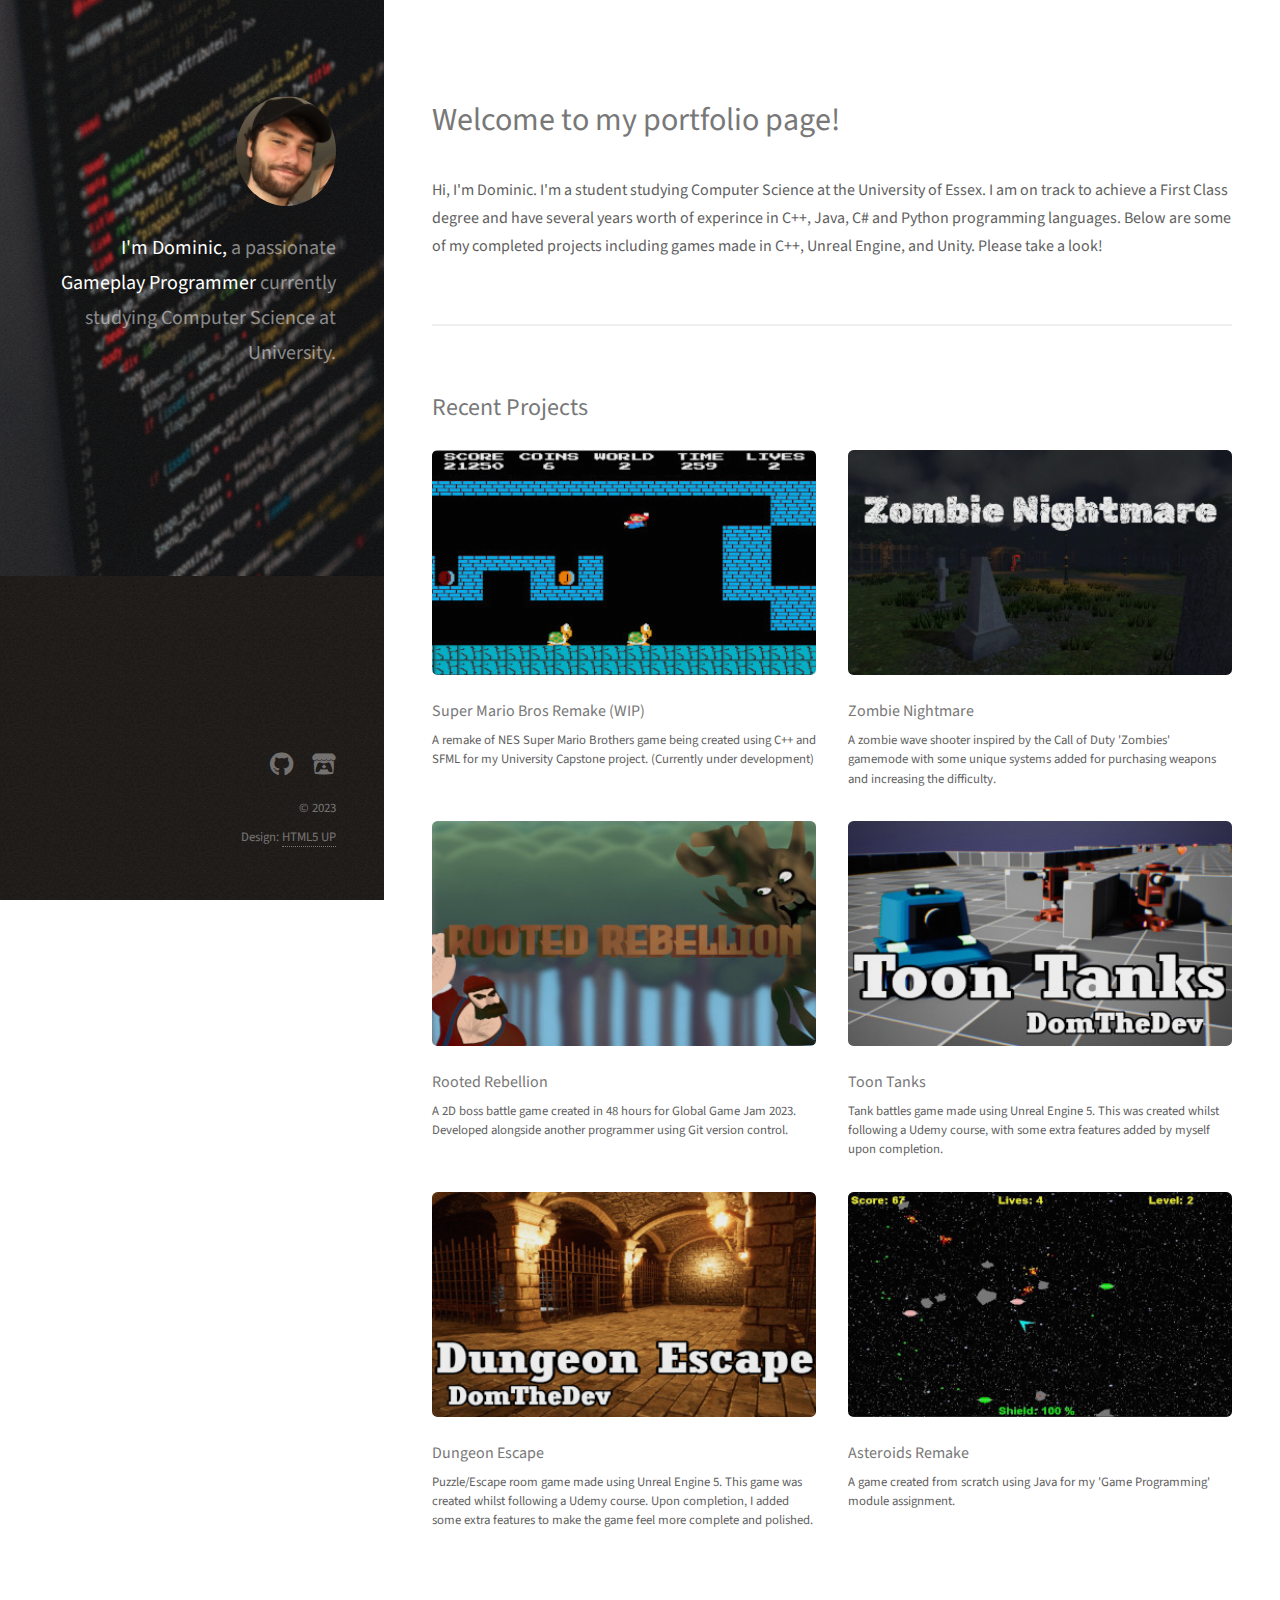
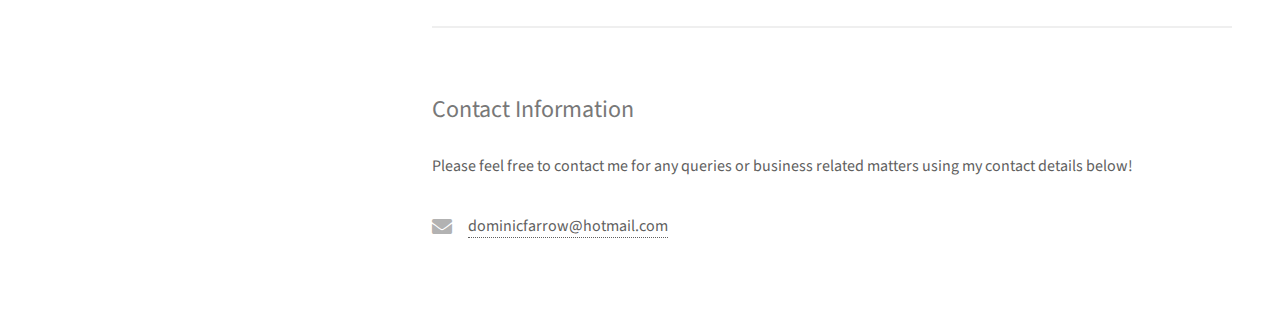
==== index.html @ 87838f8a "Uploaded website to repo" ====
<!DOCTYPE HTML>
<!--
	Strata by HTML5 UP
	html5up.net | @ajlkn
	Free for personal and commercial use under the CCA 3.0 license (html5up.net/license)
-->
<html>
	<head>
		<title>Dominic Farrow Portfolio</title>
		<meta charset="utf-8" />
		<meta name="viewport" content="width=device-width, initial-scale=1, user-scalable=no" />
		<link rel="stylesheet" href="assets/css/main.css" />
	</head>
	<body class="is-preload">

		<!-- Header -->
			<header id="header">
				<div class="inner">
					<a href="index.html" class="image avatar"><img src="images/avatar.jpg" alt="" /></a>
					<h1><strong>I'm Dominic,</strong> a passionate <strong>Gameplay Programmer</strong>
					currently studying Computer Science at University.
				    </h1>
				</div>
			</header>

		<!-- Main -->
			<div id="main">

				<!-- One -->
					<section id="one">
						<header class="major">
							<h2>Welcome to my portfolio page!</h2>
						</header>
						<p>Hi, I'm Dominic. I'm a student studying Computer Science at the University of Essex. I am on track to achieve a First Class degree and have several
                            years worth of experince in <bold>C++, Java, C#</bold> and <bold>Python</bold> programming languages. Below are some of my completed projects including games made in C++, Unreal Engine, and Unity.
                            Please take a look!
                        </p>
					</section>

				<!-- Two -->
					<section id="two">
						<h2>Recent Projects</h2>
						<div class="row">
							<article class="col-6 col-12-xsmall work-item">
								<a href="mario.html" class="image fit thumb"><img src="images/thumbs/01.jpg" alt="" /></a>
								<h3>Super Mario Bros Remake (WIP)</h3>
								<p>A remake of NES Super Mario Brothers game being created using C++ and SFML for my University Capstone project. (Currently under development)</p>
							</article>
							<article class="col-6 col-12-xsmall work-item">
								<a href="zombie_nightmare.html" class="image fit thumb"><img src="images/thumbs/02.jpg" alt="" /></a>
								<h3>Zombie Nightmare</h3>
								<p>A zombie wave shooter inspired by the Call of Duty 'Zombies' gamemode with some unique systems added for purchasing weapons and increasing the difficulty.</p>
							</article>
                            <article class="col-6 col-12-xsmall work-item">
								<a href="rooted_rebellion.html" class="image fit thumb"><img src="images/thumbs/06.jpg" alt="" /></a>
								<h3>Rooted Rebellion</h3>
								<p>A 2D boss battle game created in 48 hours for Global Game Jam 2023. Developed alongside another programmer using Git version control.</p>
							</article>
							<article class="col-6 col-12-xsmall work-item">
								<a href="toon_tanks.html" class="image fit thumb"><img src="images/thumbs/03.jpg" alt="" /></a>
								<h3>Toon Tanks</h3>
								<p>Tank battles game made using Unreal Engine 5. This was created whilst following a Udemy course, with some extra features added by myself upon completion.</p>
							</article>
							<article class="col-6 col-12-xsmall work-item">
								<a href="dungeon_escape.html" class="image fit thumb"><img src="images/thumbs/04.jpg" alt="" /></a>
								<h3>Dungeon Escape</h3>
								<p>Puzzle/Escape room game made using Unreal Engine 5. This game was created whilst following a Udemy course. Upon completion, I added some extra features to make the game feel more complete and polished.</p>
							</article>
							<article class="col-6 col-12-xsmall work-item">
								<a href="asteroids.html" class="image fit thumb"><img src="images/thumbs/05.jpg" alt="" /></a>
								<h3>Asteroids Remake</h3>
								<p>A game created from scratch using Java for my 'Game Programming' module assignment.</p>
							</article>
						</div>
					</section>

				<!-- Three -->
					<section id="three">
						<h2>Contact Information</h2>
						<p>Please feel free to contact me for any queries or business related matters using my contact details below!</p>
						<div class="row">
							<div class="col-4 col-12-small">
								<ul class="labeled-icons">
									<li>
										<h3 class="icon solid fa-envelope"><span class="label">Email</span></h3>
										<a href="mailto:dominicfarrow@hotmail.com">dominicfarrow@hotmail.com</a>
									</li>
								</ul>
							</div>
						</div>
					</section>
			</div>

		<!-- Footer -->
			<footer id="footer">
				<div class="inner">
					<ul class="icons">
						<li><a href="https://github.com/DomGameDev?tab=repositories" target="_blank" class="icon brands fa-github"><span class="label">Github</span></a></li>
						<li><a href="https://domthedev.itch.io/" target="_blank" class="icon brands fa-itch-io"><span class="label">Itch.io</span></a></li>
					</ul>
					<ul class="copyright">
						<li>&copy; 2023</li><li>Design: <a href="http://html5up.net">HTML5 UP</a></li>
					</ul>
				</div>
			</footer>

		<!-- Scripts -->
			<script src="assets/js/jquery.min.js"></script>
			<script src="assets/js/jquery.poptrox.min.js"></script>
			<script src="assets/js/browser.min.js"></script>
			<script src="assets/js/breakpoints.min.js"></script>
			<script src="assets/js/util.js"></script>
			<script src="assets/js/main.js"></script>

	</body>
</html>
---- assets/css/main.css ----
@import url("fontawesome-all.min.css");
@import url("https://fonts.googleapis.com/css?family=Source+Sans+Pro:400,400italic");

/*
	Strata by HTML5 UP
	html5up.net | @ajlkn
	Free for personal and commercial use under the CCA 3.0 license (html5up.net/license)
*/

html, body, div, span, applet, object,
iframe, h1, h2, h3, h4, h5, h6, p, blockquote,
pre, a, abbr, acronym, address, big, cite,
code, del, dfn, em, img, ins, kbd, q, s, samp,
small, strike, strong, sub, sup, tt, var, b,
u, i, center, dl, dt, dd, ol, ul, li, fieldset,
form, label, legend, table, caption, tbody,
tfoot, thead, tr, th, td, article, aside,
canvas, details, embed, figure, figcaption,
footer, header, hgroup, menu, nav, output, ruby,
section, summary, time, mark, audio, video {
	margin: 0;
	padding: 0;
	border: 0;
	font-size: 100%;
	font: inherit;
	vertical-align: baseline;}

article, aside, details, figcaption, figure,
footer, header, hgroup, menu, nav, section {
	display: block;}

body {
	line-height: 1;
}

ol, ul {
	list-style: none;
}

blockquote, q {
	quotes: none;
}

	blockquote:before, blockquote:after, q:before, q:after {
		content: '';
		content: none;
	}

table {
	border-collapse: collapse;
	border-spacing: 0;
}

body {
	-webkit-text-size-adjust: none;
}

mark {
	background-color: transparent;
	color: inherit;
}

input::-moz-focus-inner {
	border: 0;
	padding: 0;
}

input, select, textarea {
	-moz-appearance: none;
	-webkit-appearance: none;
	-ms-appearance: none;
	appearance: none;
}

/* Basic */

	html {
		box-sizing: border-box;
	}

	*, *:before, *:after {
		box-sizing: inherit;
	}

	body {
		background: #fff;
	}

		body.is-preload *, body.is-preload *:before, body.is-preload *:after {
			-moz-animation: none !important;
			-webkit-animation: none !important;
			-ms-animation: none !important;
			animation: none !important;
			-moz-transition: none !important;
			-webkit-transition: none !important;
			-ms-transition: none !important;
			transition: none !important;
		}

	body, input, select, textarea {
		color: #5f5f5f;
		font-family: "Source Sans Pro", Helvetica, sans-serif;
		font-size: 16pt;
		font-weight: 400;
		line-height: 1.75em;
	}

	a {
		-moz-transition: color 0.2s ease-in-out, border-color 0.2s ease-in-out;
		-webkit-transition: color 0.2s ease-in-out, border-color 0.2s ease-in-out;
		-ms-transition: color 0.2s ease-in-out, border-color 0.2s ease-in-out;
		transition: color 0.2s ease-in-out, border-color 0.2s ease-in-out;
		border-bottom: dotted 1px;
		color: #49bf9d;
		text-decoration: none;
	}

		a:hover {
			border-bottom-color: transparent;
			color: #49bf9d !important;
			text-decoration: none;
		}

	strong, b {
		color: #787878;
		font-weight: 400;
	}

	em, i {
		font-style: italic;
	}

	p {
		margin: 0 0 2em 0;
	}

	h1, h2, h3, h4, h5, h6 {
		color: #787878;
		font-weight: 400;
		line-height: 1em;
		margin: 0 0 1em 0;
	}

		h1 a, h2 a, h3 a, h4 a, h5 a, h6 a {
			color: inherit;
			text-decoration: none;
		}

	h1 {
		font-size: 2em;
		line-height: 1.5em;
	}

	h2 {
		font-size: 1.5em;
		line-height: 1.5em;
	}

	h3 {
		font-size: 1.25em;
		line-height: 1.5em;
	}

	h4 {
		font-size: 1.1em;
		line-height: 1.5em;
	}

	h5 {
		font-size: 0.9em;
		line-height: 1.5em;
	}

	h6 {
		font-size: 0.7em;
		line-height: 1.5em;
	}

	sub {
		font-size: 0.8em;
		position: relative;
		top: 0.5em;
	}

	sup {
		font-size: 0.8em;
		position: relative;
		top: -0.5em;
	}

	hr {
		border: 0;
		border-bottom: solid 2px #efefef;
		margin: 2em 0;
	}

		hr.major {
			margin: 3em 0;
		}

	blockquote {
		border-left: solid 6px #efefef;
		font-style: italic;
		margin: 0 0 2em 0;
		padding: 0.5em 0 0.5em 1.5em;
	}

	code {
		background: #f7f7f7;
		border-radius: 0.35em;
		border: solid 2px #efefef;
		font-family: "Courier New", monospace;
		font-size: 0.9em;
		margin: 0 0.25em;
		padding: 0.25em 0.65em;
	}

	pre {
		-webkit-overflow-scrolling: touch;
		font-family: "Courier New", monospace;
		font-size: 0.9em;
		margin: 0 0 2em 0;
	}

		pre code {
			display: block;
			line-height: 1.75em;
			padding: 1em 1.5em;
			overflow-x: auto;
		}

	.align-left {
		text-align: left;
	}

	.align-center {
		text-align: center;
	}

	.align-right {
		text-align: right;
	}

/* Container */

	.container {
		margin: 0 auto;
		max-width: calc(100% - 4em);
		width: 100%;
	}

		.container.xsmall {
			width: 25%;
		}

		.container.small {
			width: 50%;
		}

		.container.medium {
			width: 75%;
		}

		.container.large {
			width: 125%;
		}

		.container.xlarge {
			width: 150%;
		}

		.container.max {
			width: 100%;
		}

		@media screen and (max-width: 980px) {

			.container {
				width: 100% !important;
				max-width: 100% !important;
			}

		}

		@media screen and (max-width: 480px) {

			.container {
				max-width: calc(100% - 3em);
			}

		}

/* Row */

	.row {
		display: flex;
		flex-wrap: wrap;
		box-sizing: border-box;
		align-items: stretch;
	}

		.row > * {
			box-sizing: border-box;
		}

		.row.gtr-uniform > * > :last-child {
			margin-bottom: 0;
		}

		.row.aln-left {
			justify-content: flex-start;
		}

		.row.aln-center {
			justify-content: center;
		}

		.row.aln-right {
			justify-content: flex-end;
		}

		.row.aln-top {
			align-items: flex-start;
		}

		.row.aln-middle {
			align-items: center;
		}

		.row.aln-bottom {
			align-items: flex-end;
		}

		.row > .imp {
			order: -1;
		}

		.row > .col-1 {
			width: 8.33333%;
		}

		.row > .off-1 {
			margin-left: 8.33333%;
		}

		.row > .col-2 {
			width: 16.66667%;
		}

		.row > .off-2 {
			margin-left: 16.66667%;
		}

		.row > .col-3 {
			width: 25%;
		}

		.row > .off-3 {
			margin-left: 25%;
		}

		.row > .col-4 {
			width: 33.33333%;
		}

		.row > .off-4 {
			margin-left: 33.33333%;
		}

		.row > .col-5 {
			width: 41.66667%;
		}

		.row > .off-5 {
			margin-left: 41.66667%;
		}

		.row > .col-6 {
			width: 50%;
		}

		.row > .off-6 {
			margin-left: 50%;
		}

		.row > .col-7 {
			width: 58.33333%;
		}

		.row > .off-7 {
			margin-left: 58.33333%;
		}

		.row > .col-8 {
			width: 66.66667%;
		}

		.row > .off-8 {
			margin-left: 66.66667%;
		}

		.row > .col-9 {
			width: 75%;
		}

		.row > .off-9 {
			margin-left: 75%;
		}

		.row > .col-10 {
			width: 83.33333%;
		}

		.row > .off-10 {
			margin-left: 83.33333%;
		}

		.row > .col-11 {
			width: 91.66667%;
		}

		.row > .off-11 {
			margin-left: 91.66667%;
		}

		.row > .col-12 {
			width: 100%;
		}

		.row > .off-12 {
			margin-left: 100%;
		}

		.row.gtr-0 {
			margin-top: 0;
			margin-left: 0em;
		}

			.row.gtr-0 > * {
				padding: 0 0 0 0em;
			}

			.row.gtr-0.gtr-uniform {
				margin-top: 0em;
			}

				.row.gtr-0.gtr-uniform > * {
					padding-top: 0em;
				}

		.row.gtr-25 {
			margin-top: 0;
			margin-left: -0.625em;
		}

			.row.gtr-25 > * {
				padding: 0 0 0 0.625em;
			}

			.row.gtr-25.gtr-uniform {
				margin-top: -0.625em;
			}

				.row.gtr-25.gtr-uniform > * {
					padding-top: 0.625em;
				}

		.row.gtr-50 {
			margin-top: 0;
			margin-left: -1.25em;
		}

			.row.gtr-50 > * {
				padding: 0 0 0 1.25em;
			}

			.row.gtr-50.gtr-uniform {
				margin-top: -1.25em;
			}

				.row.gtr-50.gtr-uniform > * {
					padding-top: 1.25em;
				}

		.row {
			margin-top: 0;
			margin-left: -2.5em;
		}

			.row > * {
				padding: 0 0 0 2.5em;
			}

			.row.gtr-uniform {
				margin-top: -2.5em;
			}

				.row.gtr-uniform > * {
					padding-top: 2.5em;
				}

		.row.gtr-150 {
			margin-top: 0;
			margin-left: -3.75em;
		}

			.row.gtr-150 > * {
				padding: 0 0 0 3.75em;
			}

			.row.gtr-150.gtr-uniform {
				margin-top: -3.75em;
			}

				.row.gtr-150.gtr-uniform > * {
					padding-top: 3.75em;
				}

		.row.gtr-200 {
			margin-top: 0;
			margin-left: -5em;
		}

			.row.gtr-200 > * {
				padding: 0 0 0 5em;
			}

			.row.gtr-200.gtr-uniform {
				margin-top: -5em;
			}

				.row.gtr-200.gtr-uniform > * {
					padding-top: 5em;
				}

		@media screen and (max-width: 1800px) {

			.row {
				display: flex;
				flex-wrap: wrap;
				box-sizing: border-box;
				align-items: stretch;
			}

				.row > * {
					box-sizing: border-box;
				}

				.row.gtr-uniform > * > :last-child {
					margin-bottom: 0;
				}

				.row.aln-left {
					justify-content: flex-start;
				}

				.row.aln-center {
					justify-content: center;
				}

				.row.aln-right {
					justify-content: flex-end;
				}

				.row.aln-top {
					align-items: flex-start;
				}

				.row.aln-middle {
					align-items: center;
				}

				.row.aln-bottom {
					align-items: flex-end;
				}

				.row > .imp-xlarge {
					order: -1;
				}

				.row > .col-1-xlarge {
					width: 8.33333%;
				}

				.row > .off-1-xlarge {
					margin-left: 8.33333%;
				}

				.row > .col-2-xlarge {
					width: 16.66667%;
				}

				.row > .off-2-xlarge {
					margin-left: 16.66667%;
				}

				.row > .col-3-xlarge {
					width: 25%;
				}

				.row > .off-3-xlarge {
					margin-left: 25%;
				}

				.row > .col-4-xlarge {
					width: 33.33333%;
				}

				.row > .off-4-xlarge {
					margin-left: 33.33333%;
				}

				.row > .col-5-xlarge {
					width: 41.66667%;
				}

				.row > .off-5-xlarge {
					margin-left: 41.66667%;
				}

				.row > .col-6-xlarge {
					width: 50%;
				}

				.row > .off-6-xlarge {
					margin-left: 50%;
				}

				.row > .col-7-xlarge {
					width: 58.33333%;
				}

				.row > .off-7-xlarge {
					margin-left: 58.33333%;
				}

				.row > .col-8-xlarge {
					width: 66.66667%;
				}

				.row > .off-8-xlarge {
					margin-left: 66.66667%;
				}

				.row > .col-9-xlarge {
					width: 75%;
				}

				.row > .off-9-xlarge {
					margin-left: 75%;
				}

				.row > .col-10-xlarge {
					width: 83.33333%;
				}

				.row > .off-10-xlarge {
					margin-left: 83.33333%;
				}

				.row > .col-11-xlarge {
					width: 91.66667%;
				}

				.row > .off-11-xlarge {
					margin-left: 91.66667%;
				}

				.row > .col-12-xlarge {
					width: 100%;
				}

				.row > .off-12-xlarge {
					margin-left: 100%;
				}

				.row.gtr-0 {
					margin-top: 0;
					margin-left: 0em;
				}

					.row.gtr-0 > * {
						padding: 0 0 0 0em;
					}

					.row.gtr-0.gtr-uniform {
						margin-top: 0em;
					}

						.row.gtr-0.gtr-uniform > * {
							padding-top: 0em;
						}

				.row.gtr-25 {
					margin-top: 0;
					margin-left: -0.625em;
				}

					.row.gtr-25 > * {
						padding: 0 0 0 0.625em;
					}

					.row.gtr-25.gtr-uniform {
						margin-top: -0.625em;
					}

						.row.gtr-25.gtr-uniform > * {
							padding-top: 0.625em;
						}

				.row.gtr-50 {
					margin-top: 0;
					margin-left: -1.25em;
				}

					.row.gtr-50 > * {
						padding: 0 0 0 1.25em;
					}

					.row.gtr-50.gtr-uniform {
						margin-top: -1.25em;
					}

						.row.gtr-50.gtr-uniform > * {
							padding-top: 1.25em;
						}

				.row {
					margin-top: 0;
					margin-left: -2.5em;
				}

					.row > * {
						padding: 0 0 0 2.5em;
					}

					.row.gtr-uniform {
						margin-top: -2.5em;
					}

						.row.gtr-uniform > * {
							padding-top: 2.5em;
						}

				.row.gtr-150 {
					margin-top: 0;
					margin-left: -3.75em;
				}

					.row.gtr-150 > * {
						padding: 0 0 0 3.75em;
					}

					.row.gtr-150.gtr-uniform {
						margin-top: -3.75em;
					}

						.row.gtr-150.gtr-uniform > * {
							padding-top: 3.75em;
						}

				.row.gtr-200 {
					margin-top: 0;
					margin-left: -5em;
				}

					.row.gtr-200 > * {
						padding: 0 0 0 5em;
					}

					.row.gtr-200.gtr-uniform {
						margin-top: -5em;
					}

						.row.gtr-200.gtr-uniform > * {
							padding-top: 5em;
						}

		}

		@media screen and (max-width: 1280px) {

			.row {
				display: flex;
				flex-wrap: wrap;
				box-sizing: border-box;
				align-items: stretch;
			}

				.row > * {
					box-sizing: border-box;
				}

				.row.gtr-uniform > * > :last-child {
					margin-bottom: 0;
				}

				.row.aln-left {
					justify-content: flex-start;
				}

				.row.aln-center {
					justify-content: center;
				}

				.row.aln-right {
					justify-content: flex-end;
				}

				.row.aln-top {
					align-items: flex-start;
				}

				.row.aln-middle {
					align-items: center;
				}

				.row.aln-bottom {
					align-items: flex-end;
				}

				.row > .imp-large {
					order: -1;
				}

				.row > .col-1-large {
					width: 8.33333%;
				}

				.row > .off-1-large {
					margin-left: 8.33333%;
				}

				.row > .col-2-large {
					width: 16.66667%;
				}

				.row > .off-2-large {
					margin-left: 16.66667%;
				}

				.row > .col-3-large {
					width: 25%;
				}

				.row > .off-3-large {
					margin-left: 25%;
				}

				.row > .col-4-large {
					width: 33.33333%;
				}

				.row > .off-4-large {
					margin-left: 33.33333%;
				}

				.row > .col-5-large {
					width: 41.66667%;
				}

				.row > .off-5-large {
					margin-left: 41.66667%;
				}

				.row > .col-6-large {
					width: 50%;
				}

				.row > .off-6-large {
					margin-left: 50%;
				}

				.row > .col-7-large {
					width: 58.33333%;
				}

				.row > .off-7-large {
					margin-left: 58.33333%;
				}

				.row > .col-8-large {
					width: 66.66667%;
				}

				.row > .off-8-large {
					margin-left: 66.66667%;
				}

				.row > .col-9-large {
					width: 75%;
				}

				.row > .off-9-large {
					margin-left: 75%;
				}

				.row > .col-10-large {
					width: 83.33333%;
				}

				.row > .off-10-large {
					margin-left: 83.33333%;
				}

				.row > .col-11-large {
					width: 91.66667%;
				}

				.row > .off-11-large {
					margin-left: 91.66667%;
				}

				.row > .col-12-large {
					width: 100%;
				}

				.row > .off-12-large {
					margin-left: 100%;
				}

				.row.gtr-0 {
					margin-top: 0;
					margin-left: 0em;
				}

					.row.gtr-0 > * {
						padding: 0 0 0 0em;
					}

					.row.gtr-0.gtr-uniform {
						margin-top: 0em;
					}

						.row.gtr-0.gtr-uniform > * {
							padding-top: 0em;
						}

				.row.gtr-25 {
					margin-top: 0;
					margin-left: -0.5em;
				}

					.row.gtr-25 > * {
						padding: 0 0 0 0.5em;
					}

					.row.gtr-25.gtr-uniform {
						margin-top: -0.5em;
					}

						.row.gtr-25.gtr-uniform > * {
							padding-top: 0.5em;
						}

				.row.gtr-50 {
					margin-top: 0;
					margin-left: -1em;
				}

					.row.gtr-50 > * {
						padding: 0 0 0 1em;
					}

					.row.gtr-50.gtr-uniform {
						margin-top: -1em;
					}

						.row.gtr-50.gtr-uniform > * {
							padding-top: 1em;
						}

				.row {
					margin-top: 0;
					margin-left: -2em;
				}

					.row > * {
						padding: 0 0 0 2em;
					}

					.row.gtr-uniform {
						margin-top: -2em;
					}

						.row.gtr-uniform > * {
							padding-top: 2em;
						}

				.row.gtr-150 {
					margin-top: 0;
					margin-left: -3em;
				}

					.row.gtr-150 > * {
						padding: 0 0 0 3em;
					}

					.row.gtr-150.gtr-uniform {
						margin-top: -3em;
					}

						.row.gtr-150.gtr-uniform > * {
							padding-top: 3em;
						}

				.row.gtr-200 {
					margin-top: 0;
					margin-left: -4em;
				}

					.row.gtr-200 > * {
						padding: 0 0 0 4em;
					}

					.row.gtr-200.gtr-uniform {
						margin-top: -4em;
					}

						.row.gtr-200.gtr-uniform > * {
							padding-top: 4em;
						}

		}

		@media screen and (max-width: 980px) {

			.row {
				display: flex;
				flex-wrap: wrap;
				box-sizing: border-box;
				align-items: stretch;
			}

				.row > * {
					box-sizing: border-box;
				}

				.row.gtr-uniform > * > :last-child {
					margin-bottom: 0;
				}

				.row.aln-left {
					justify-content: flex-start;
				}

				.row.aln-center {
					justify-content: center;
				}

				.row.aln-right {
					justify-content: flex-end;
				}

				.row.aln-top {
					align-items: flex-start;
				}

				.row.aln-middle {
					align-items: center;
				}

				.row.aln-bottom {
					align-items: flex-end;
				}

				.row > .imp-medium {
					order: -1;
				}

				.row > .col-1-medium {
					width: 8.33333%;
				}

				.row > .off-1-medium {
					margin-left: 8.33333%;
				}

				.row > .col-2-medium {
					width: 16.66667%;
				}

				.row > .off-2-medium {
					margin-left: 16.66667%;
				}

				.row > .col-3-medium {
					width: 25%;
				}

				.row > .off-3-medium {
					margin-left: 25%;
				}

				.row > .col-4-medium {
					width: 33.33333%;
				}

				.row > .off-4-medium {
					margin-left: 33.33333%;
				}

				.row > .col-5-medium {
					width: 41.66667%;
				}

				.row > .off-5-medium {
					margin-left: 41.66667%;
				}

				.row > .col-6-medium {
					width: 50%;
				}

				.row > .off-6-medium {
					margin-left: 50%;
				}

				.row > .col-7-medium {
					width: 58.33333%;
				}

				.row > .off-7-medium {
					margin-left: 58.33333%;
				}

				.row > .col-8-medium {
					width: 66.66667%;
				}

				.row > .off-8-medium {
					margin-left: 66.66667%;
				}

				.row > .col-9-medium {
					width: 75%;
				}

				.row > .off-9-medium {
					margin-left: 75%;
				}

				.row > .col-10-medium {
					width: 83.33333%;
				}

				.row > .off-10-medium {
					margin-left: 83.33333%;
				}

				.row > .col-11-medium {
					width: 91.66667%;
				}

				.row > .off-11-medium {
					margin-left: 91.66667%;
				}

				.row > .col-12-medium {
					width: 100%;
				}

				.row > .off-12-medium {
					margin-left: 100%;
				}

				.row.gtr-0 {
					margin-top: 0;
					margin-left: 0em;
				}

					.row.gtr-0 > * {
						padding: 0 0 0 0em;
					}

					.row.gtr-0.gtr-uniform {
						margin-top: 0em;
					}

						.row.gtr-0.gtr-uniform > * {
							padding-top: 0em;
						}

				.row.gtr-25 {
					margin-top: 0;
					margin-left: -0.5em;
				}

					.row.gtr-25 > * {
						padding: 0 0 0 0.5em;
					}

					.row.gtr-25.gtr-uniform {
						margin-top: -0.5em;
					}

						.row.gtr-25.gtr-uniform > * {
							padding-top: 0.5em;
						}

				.row.gtr-50 {
					margin-top: 0;
					margin-left: -1em;
				}

					.row.gtr-50 > * {
						padding: 0 0 0 1em;
					}

					.row.gtr-50.gtr-uniform {
						margin-top: -1em;
					}

						.row.gtr-50.gtr-uniform > * {
							padding-top: 1em;
						}

				.row {
					margin-top: 0;
					margin-left: -2em;
				}

					.row > * {
						padding: 0 0 0 2em;
					}

					.row.gtr-uniform {
						margin-top: -2em;
					}

						.row.gtr-uniform > * {
							padding-top: 2em;
						}

				.row.gtr-150 {
					margin-top: 0;
					margin-left: -3em;
				}

					.row.gtr-150 > * {
						padding: 0 0 0 3em;
					}

					.row.gtr-150.gtr-uniform {
						margin-top: -3em;
					}

						.row.gtr-150.gtr-uniform > * {
							padding-top: 3em;
						}

				.row.gtr-200 {
					margin-top: 0;
					margin-left: -4em;
				}

					.row.gtr-200 > * {
						padding: 0 0 0 4em;
					}

					.row.gtr-200.gtr-uniform {
						margin-top: -4em;
					}

						.row.gtr-200.gtr-uniform > * {
							padding-top: 4em;
						}

		}

		@media screen and (max-width: 736px) {

			.row {
				display: flex;
				flex-wrap: wrap;
				box-sizing: border-box;
				align-items: stretch;
			}

				.row > * {
					box-sizing: border-box;
				}

				.row.gtr-uniform > * > :last-child {
					margin-bottom: 0;
				}

				.row.aln-left {
					justify-content: flex-start;
				}

				.row.aln-center {
					justify-content: center;
				}

				.row.aln-right {
					justify-content: flex-end;
				}

				.row.aln-top {
					align-items: flex-start;
				}

				.row.aln-middle {
					align-items: center;
				}

				.row.aln-bottom {
					align-items: flex-end;
				}

				.row > .imp-small {
					order: -1;
				}

				.row > .col-1-small {
					width: 8.33333%;
				}

				.row > .off-1-small {
					margin-left: 8.33333%;
				}

				.row > .col-2-small {
					width: 16.66667%;
				}

				.row > .off-2-small {
					margin-left: 16.66667%;
				}

				.row > .col-3-small {
					width: 25%;
				}

				.row > .off-3-small {
					margin-left: 25%;
				}

				.row > .col-4-small {
					width: 33.33333%;
				}

				.row > .off-4-small {
					margin-left: 33.33333%;
				}

				.row > .col-5-small {
					width: 41.66667%;
				}

				.row > .off-5-small {
					margin-left: 41.66667%;
				}

				.row > .col-6-small {
					width: 50%;
				}

				.row > .off-6-small {
					margin-left: 50%;
				}

				.row > .col-7-small {
					width: 58.33333%;
				}

				.row > .off-7-small {
					margin-left: 58.33333%;
				}

				.row > .col-8-small {
					width: 66.66667%;
				}

				.row > .off-8-small {
					margin-left: 66.66667%;
				}

				.row > .col-9-small {
					width: 75%;
				}

				.row > .off-9-small {
					margin-left: 75%;
				}

				.row > .col-10-small {
					width: 83.33333%;
				}

				.row > .off-10-small {
					margin-left: 83.33333%;
				}

				.row > .col-11-small {
					width: 91.66667%;
				}

				.row > .off-11-small {
					margin-left: 91.66667%;
				}

				.row > .col-12-small {
					width: 100%;
				}

				.row > .off-12-small {
					margin-left: 100%;
				}

				.row.gtr-0 {
					margin-top: 0;
					margin-left: 0em;
				}

					.row.gtr-0 > * {
						padding: 0 0 0 0em;
					}

					.row.gtr-0.gtr-uniform {
						margin-top: 0em;
					}

						.row.gtr-0.gtr-uniform > * {
							padding-top: 0em;
						}

				.row.gtr-25 {
					margin-top: 0;
					margin-left: -0.375em;
				}

					.row.gtr-25 > * {
						padding: 0 0 0 0.375em;
					}

					.row.gtr-25.gtr-uniform {
						margin-top: -0.375em;
					}

						.row.gtr-25.gtr-uniform > * {
							padding-top: 0.375em;
						}

				.row.gtr-50 {
					margin-top: 0;
					margin-left: -0.75em;
				}

					.row.gtr-50 > * {
						padding: 0 0 0 0.75em;
					}

					.row.gtr-50.gtr-uniform {
						margin-top: -0.75em;
					}

						.row.gtr-50.gtr-uniform > * {
							padding-top: 0.75em;
						}

				.row {
					margin-top: 0;
					margin-left: -1.5em;
				}

					.row > * {
						padding: 0 0 0 1.5em;
					}

					.row.gtr-uniform {
						margin-top: -1.5em;
					}

						.row.gtr-uniform > * {
							padding-top: 1.5em;
						}

				.row.gtr-150 {
					margin-top: 0;
					margin-left: -2.25em;
				}

					.row.gtr-150 > * {
						padding: 0 0 0 2.25em;
					}

					.row.gtr-150.gtr-uniform {
						margin-top: -2.25em;
					}

						.row.gtr-150.gtr-uniform > * {
							padding-top: 2.25em;
						}

				.row.gtr-200 {
					margin-top: 0;
					margin-left: -3em;
				}

					.row.gtr-200 > * {
						padding: 0 0 0 3em;
					}

					.row.gtr-200.gtr-uniform {
						margin-top: -3em;
					}

						.row.gtr-200.gtr-uniform > * {
							padding-top: 3em;
						}

		}

		@media screen and (max-width: 480px) {

			.row {
				display: flex;
				flex-wrap: wrap;
				box-sizing: border-box;
				align-items: stretch;
			}

				.row > * {
					box-sizing: border-box;
				}

				.row.gtr-uniform > * > :last-child {
					margin-bottom: 0;
				}

				.row.aln-left {
					justify-content: flex-start;
				}

				.row.aln-center {
					justify-content: center;
				}

				.row.aln-right {
					justify-content: flex-end;
				}

				.row.aln-top {
					align-items: flex-start;
				}

				.row.aln-middle {
					align-items: center;
				}

				.row.aln-bottom {
					align-items: flex-end;
				}

				.row > .imp-xsmall {
					order: -1;
				}

				.row > .col-1-xsmall {
					width: 8.33333%;
				}

				.row > .off-1-xsmall {
					margin-left: 8.33333%;
				}

				.row > .col-2-xsmall {
					width: 16.66667%;
				}

				.row > .off-2-xsmall {
					margin-left: 16.66667%;
				}

				.row > .col-3-xsmall {
					width: 25%;
				}

				.row > .off-3-xsmall {
					margin-left: 25%;
				}

				.row > .col-4-xsmall {
					width: 33.33333%;
				}

				.row > .off-4-xsmall {
					margin-left: 33.33333%;
				}

				.row > .col-5-xsmall {
					width: 41.66667%;
				}

				.row > .off-5-xsmall {
					margin-left: 41.66667%;
				}

				.row > .col-6-xsmall {
					width: 50%;
				}

				.row > .off-6-xsmall {
					margin-left: 50%;
				}

				.row > .col-7-xsmall {
					width: 58.33333%;
				}

				.row > .off-7-xsmall {
					margin-left: 58.33333%;
				}

				.row > .col-8-xsmall {
					width: 66.66667%;
				}

				.row > .off-8-xsmall {
					margin-left: 66.66667%;
				}

				.row > .col-9-xsmall {
					width: 75%;
				}

				.row > .off-9-xsmall {
					margin-left: 75%;
				}

				.row > .col-10-xsmall {
					width: 83.33333%;
				}

				.row > .off-10-xsmall {
					margin-left: 83.33333%;
				}

				.row > .col-11-xsmall {
					width: 91.66667%;
				}

				.row > .off-11-xsmall {
					margin-left: 91.66667%;
				}

				.row > .col-12-xsmall {
					width: 100%;
				}

				.row > .off-12-xsmall {
					margin-left: 100%;
				}

				.row.gtr-0 {
					margin-top: 0;
					margin-left: 0em;
				}

					.row.gtr-0 > * {
						padding: 0 0 0 0em;
					}

					.row.gtr-0.gtr-uniform {
						margin-top: 0em;
					}

						.row.gtr-0.gtr-uniform > * {
							padding-top: 0em;
						}

				.row.gtr-25 {
					margin-top: 0;
					margin-left: -0.375em;
				}

					.row.gtr-25 > * {
						padding: 0 0 0 0.375em;
					}

					.row.gtr-25.gtr-uniform {
						margin-top: -0.375em;
					}

						.row.gtr-25.gtr-uniform > * {
							padding-top: 0.375em;
						}

				.row.gtr-50 {
					margin-top: 0;
					margin-left: -0.75em;
				}

					.row.gtr-50 > * {
						padding: 0 0 0 0.75em;
					}

					.row.gtr-50.gtr-uniform {
						margin-top: -0.75em;
					}

						.row.gtr-50.gtr-uniform > * {
							padding-top: 0.75em;
						}

				.row {
					margin-top: 0;
					margin-left: -1.5em;
				}

					.row > * {
						padding: 0 0 0 1.5em;
					}

					.row.gtr-uniform {
						margin-top: -1.5em;
					}

						.row.gtr-uniform > * {
							padding-top: 1.5em;
						}

				.row.gtr-150 {
					margin-top: 0;
					margin-left: -2.25em;
				}

					.row.gtr-150 > * {
						padding: 0 0 0 2.25em;
					}

					.row.gtr-150.gtr-uniform {
						margin-top: -2.25em;
					}

						.row.gtr-150.gtr-uniform > * {
							padding-top: 2.25em;
						}

				.row.gtr-200 {
					margin-top: 0;
					margin-left: -3em;
				}

					.row.gtr-200 > * {
						padding: 0 0 0 3em;
					}

					.row.gtr-200.gtr-uniform {
						margin-top: -3em;
					}

						.row.gtr-200.gtr-uniform > * {
							padding-top: 3em;
						}

		}

/* Section/Article */

	section.special, article.special {
		text-align: center;
	}

	header p {
		color: #b2b2b2;
		position: relative;
		margin: 0 0 1.5em 0;
	}

	header h2 + p {
		font-size: 1.25em;
		margin-top: -1em;
		line-height: 1.5em;
	}

	header h3 + p {
		font-size: 1.1em;
		margin-top: -0.8em;
		line-height: 1.5em;
	}

	header h4 + p,
	header h5 + p,
	header h6 + p {
		font-size: 0.9em;
		margin-top: -0.6em;
		line-height: 1.5em;
	}

	header.major h2 {
		font-size: 2em;
	}

/* Form */

	form {
		margin: 0 0 2em 0;
	}

	label {
		color: #787878;
		display: block;
		font-size: 0.9em;
		font-weight: 400;
		margin: 0 0 1em 0;
	}

	input[type="text"],
	input[type="password"],
	input[type="email"],
	select,
	textarea {
		-moz-appearance: none;
		-webkit-appearance: none;
		-ms-appearance: none;
		appearance: none;
		background: #f7f7f7;
		border-radius: 0.35em;
		border: solid 2px transparent;
		color: inherit;
		display: block;
		outline: 0;
		padding: 0 0.75em;
		text-decoration: none;
		width: 100%;
	}

		input[type="text"]:invalid,
		input[type="password"]:invalid,
		input[type="email"]:invalid,
		select:invalid,
		textarea:invalid {
			box-shadow: none;
		}

		input[type="text"]:focus,
		input[type="password"]:focus,
		input[type="email"]:focus,
		select:focus,
		textarea:focus {
			border-color: #49bf9d;
		}

	select {
		background-image: url("data:image/svg+xml;charset=utf8,%3Csvg xmlns='http://www.w3.org/2000/svg' width='40' height='40' preserveAspectRatio='none' viewBox='0 0 40 40'%3E%3Cpath d='M9.4,12.3l10.4,10.4l10.4-10.4c0.2-0.2,0.5-0.4,0.9-0.4c0.3,0,0.6,0.1,0.9,0.4l3.3,3.3c0.2,0.2,0.4,0.5,0.4,0.9 c0,0.4-0.1,0.6-0.4,0.9L20.7,31.9c-0.2,0.2-0.5,0.4-0.9,0.4c-0.3,0-0.6-0.1-0.9-0.4L4.3,17.3c-0.2-0.2-0.4-0.5-0.4-0.9 c0-0.4,0.1-0.6,0.4-0.9l3.3-3.3c0.2-0.2,0.5-0.4,0.9-0.4S9.1,12.1,9.4,12.3z' fill='%23dfdfdf' /%3E%3C/svg%3E");
		background-size: 1.25rem;
		background-repeat: no-repeat;
		background-position: calc(100% - 1rem) center;
		height: 2.75em;
		padding-right: 2.75em;
		text-overflow: ellipsis;
	}

		select option {
			color: #787878;
			background: #fff;
		}

		select:focus::-ms-value {
			background-color: transparent;
		}

		select::-ms-expand {
			display: none;
		}

	input[type="text"],
	input[type="password"],
	input[type="email"],
	select {
		height: 2.75em;
	}

	textarea {
		padding: 0.75em;
	}

	input[type="checkbox"],
	input[type="radio"] {
		-moz-appearance: none;
		-webkit-appearance: none;
		-ms-appearance: none;
		appearance: none;
		display: block;
		float: left;
		margin-right: -2em;
		opacity: 0;
		width: 1em;
		z-index: -1;
	}

		input[type="checkbox"] + label,
		input[type="radio"] + label {
			text-decoration: none;
			color: #a2a2a2;
			cursor: pointer;
			display: inline-block;
			font-size: 1em;
			font-weight: 400;
			padding-left: 2.4em;
			padding-right: 0.75em;
			position: relative;
		}

			input[type="checkbox"] + label:before,
			input[type="radio"] + label:before {
				-moz-osx-font-smoothing: grayscale;
				-webkit-font-smoothing: antialiased;
				display: inline-block;
				font-style: normal;
				font-variant: normal;
				text-rendering: auto;
				line-height: 1;
				text-transform: none !important;
				font-family: 'Font Awesome 5 Free';
				font-weight: 900;
			}

			input[type="checkbox"] + label:before,
			input[type="radio"] + label:before {
				background: #f7f7f7;
				border-radius: 0.35em;
				border: solid 2px transparent;
				content: '';
				display: inline-block;
				font-size: 0.8em;
				height: 2.0625em;
				left: 0;
				line-height: 1.85625em;
				position: absolute;
				text-align: center;
				top: 0;
				width: 2.0625em;
			}

		input[type="checkbox"]:checked + label:before,
		input[type="radio"]:checked + label:before {
			background: #787878;
			border-color: #787878;
			color: #fff;
			content: '\f00c';
		}

		input[type="checkbox"]:focus + label:before,
		input[type="radio"]:focus + label:before {
			border-color: #49bf9d;
		}

	input[type="checkbox"] + label:before {
		border-radius: 0.35em;
	}

	input[type="radio"] + label:before {
		border-radius: 100%;
	}

	::-webkit-input-placeholder {
		color: #b2b2b2 !important;
		opacity: 1.0;
	}

	:-moz-placeholder {
		color: #b2b2b2 !important;
		opacity: 1.0;
	}

	::-moz-placeholder {
		color: #b2b2b2 !important;
		opacity: 1.0;
	}

	:-ms-input-placeholder {
		color: #b2b2b2 !important;
		opacity: 1.0;
	}

/* Box */

	.box {
		border-radius: 0.35em;
		border: solid 2px #efefef;
		margin-bottom: 2em;
		padding: 1.5em;
	}

		.box > :last-child,
		.box > :last-child > :last-child,
		.box > :last-child > :last-child > :last-child {
			margin-bottom: 0;
		}

		.box.alt {
			border: 0;
			border-radius: 0;
			padding: 0;
		}

/* Icon */

	.icon {
		text-decoration: none;
		border-bottom: none;
		position: relative;
	}

		.icon:before {
			-moz-osx-font-smoothing: grayscale;
			-webkit-font-smoothing: antialiased;
			display: inline-block;
			font-style: normal;
			font-variant: normal;
			text-rendering: auto;
			line-height: 1;
			text-transform: none !important;
			font-family: 'Font Awesome 5 Free';
			font-weight: 400;
		}

		.icon > .label {
			display: none;
		}

		.icon:before {
			line-height: inherit;
		}

		.icon.solid:before {
			font-weight: 900;
		}

		.icon.brands:before {
			font-family: 'Font Awesome 5 Brands';
		}

/* Image */

	.image {
		border-radius: 0.35em;
		border: 0;
		display: inline-block;
		position: relative;
	}

		.image:before {
			-moz-transition: opacity 0.2s ease-in-out;
			-webkit-transition: opacity 0.2s ease-in-out;
			-ms-transition: opacity 0.2s ease-in-out;
			transition: opacity 0.2s ease-in-out;
			background: url("images/overlay.png");
			border-radius: 0.35em;
			content: '';
			display: block;
			height: 100%;
			left: 0;
			opacity: 0.2;
			position: absolute;
			top: 0;
			width: 100%;
		}

		.image.thumb {
			text-align: center;
		}

			.image.thumb:after {
				-moz-transition: opacity 0.2s ease-in-out;
				-webkit-transition: opacity 0.2s ease-in-out;
				-ms-transition: opacity 0.2s ease-in-out;
				transition: opacity 0.2s ease-in-out;
				border-radius: 0.35em;
				border: solid 3px rgba(255, 255, 255, 0.5);
				color: #fff;
				content: 'View';
				display: inline-block;
				font-size: 0.8em;
				font-weight: 400;
				left: 50%;
				line-height: 2.25em;
				margin: -1.25em 0 0 -3em;
				opacity: 0;
				padding: 0 1.5em;
				position: absolute;
				text-align: center;
				text-decoration: none;
				top: 50%;
				white-space: nowrap;
			}

			.image.thumb:hover:after {
				opacity: 1.0;
			}

			.image.thumb:hover:before {
				background: url("images/overlay.png"), url("images/overlay.png");
				opacity: 1.0;
			}

		.image img {
			border-radius: 0.35em;
			display: block;
		}

		.image.left {
			float: left;
			margin: 0 1.5em 1em 0;
			top: 0.25em;
		}

		.image.right {
			float: right;
			margin: 0 0 1em 1.5em;
			top: 0.25em;
		}

		.image.left, .image.right {
			max-width: 40%;
		}

			.image.left img, .image.right img {
				width: 100%;
			}

		.image.fit {
			display: block;
			margin: 0 0 2em 0;
			width: 100%;
		}

			.image.fit img {
				width: 100%;
			}

		.image.avatar {
			border-radius: 100%;
		}

			.image.avatar:before {
				display: none;
			}

			.image.avatar img {
				border-radius: 100%;
				width: 100%;
			}

/* List */

	ol {
		list-style: decimal;
		margin: 0 0 2em 0;
		padding-left: 1.25em;
	}

		ol li {
			padding-left: 0.25em;
		}

	ul {
		list-style: disc;
		margin: 0 0 2em 0;
		padding-left: 1em;
	}

		ul li {
			padding-left: 0.5em;
		}

		ul.alt {
			list-style: none;
			padding-left: 0;
		}

			ul.alt li {
				border-top: solid 2px #efefef;
				padding: 0.5em 0;
			}

				ul.alt li:first-child {
					border-top: 0;
					padding-top: 0;
				}

	dl {
		margin: 0 0 2em 0;
	}

/* Icons */

	ul.icons {
		cursor: default;
		list-style: none;
		padding-left: 0;
	}

		ul.icons li {
			display: inline-block;
			padding: 0 1em 0 0;
		}

			ul.icons li:last-child {
				padding-right: 0;
			}

			ul.icons li .icon:before {
				font-size: 1.5em;
			}

/* Labeled Icons */

	ul.labeled-icons {
		list-style: none;
		padding: 0;
	}

		ul.labeled-icons li {
			line-height: 1.75em;
			margin: 1.5em 0 0 0;
			padding-left: 2.25em;
			position: relative;
		}

			ul.labeled-icons li:first-child {
				margin-top: 0;
			}

			ul.labeled-icons li a {
				color: inherit;
			}

			ul.labeled-icons li h3 {
				color: #b2b2b2;
				left: 0;
				position: absolute;
				text-align: center;
				top: 0;
				width: 1em;
			}

/* Actions */

	ul.actions {
		display: -moz-flex;
		display: -webkit-flex;
		display: -ms-flex;
		display: flex;
		cursor: default;
		list-style: none;
		margin-left: -1em;
		padding-left: 0;
	}

		ul.actions li {
			padding: 0 0 0 1em;
			vertical-align: middle;
		}

		ul.actions.special {
			-moz-justify-content: center;
			-webkit-justify-content: center;
			-ms-justify-content: center;
			justify-content: center;
			width: 100%;
			margin-left: 0;
		}

			ul.actions.special li:first-child {
				padding-left: 0;
			}

		ul.actions.stacked {
			-moz-flex-direction: column;
			-webkit-flex-direction: column;
			-ms-flex-direction: column;
			flex-direction: column;
			margin-left: 0;
		}

			ul.actions.stacked li {
				padding: 1.3em 0 0 0;
			}

				ul.actions.stacked li:first-child {
					padding-top: 0;
				}

		ul.actions.fit {
			width: calc(100% + 1em);
		}

			ul.actions.fit li {
				-moz-flex-grow: 1;
				-webkit-flex-grow: 1;
				-ms-flex-grow: 1;
				flex-grow: 1;
				-moz-flex-shrink: 1;
				-webkit-flex-shrink: 1;
				-ms-flex-shrink: 1;
				flex-shrink: 1;
				width: 100%;
			}

				ul.actions.fit li > * {
					width: 100%;
				}

			ul.actions.fit.stacked {
				width: 100%;
			}

		@media screen and (max-width: 480px) {

			ul.actions:not(.fixed) {
				-moz-flex-direction: column;
				-webkit-flex-direction: column;
				-ms-flex-direction: column;
				flex-direction: column;
				margin-left: 0;
				width: 100% !important;
			}

				ul.actions:not(.fixed) li {
					-moz-flex-grow: 1;
					-webkit-flex-grow: 1;
					-ms-flex-grow: 1;
					flex-grow: 1;
					-moz-flex-shrink: 1;
					-webkit-flex-shrink: 1;
					-ms-flex-shrink: 1;
					flex-shrink: 1;
					padding: 1em 0 0 0;
					text-align: center;
					width: 100%;
				}

					ul.actions:not(.fixed) li > * {
						width: 100%;
					}

					ul.actions:not(.fixed) li:first-child {
						padding-top: 0;
					}

					ul.actions:not(.fixed) li input[type="submit"],
					ul.actions:not(.fixed) li input[type="reset"],
					ul.actions:not(.fixed) li input[type="button"],
					ul.actions:not(.fixed) li button,
					ul.actions:not(.fixed) li .button {
						width: 100%;
					}

						ul.actions:not(.fixed) li input[type="submit"].icon:before,
						ul.actions:not(.fixed) li input[type="reset"].icon:before,
						ul.actions:not(.fixed) li input[type="button"].icon:before,
						ul.actions:not(.fixed) li button.icon:before,
						ul.actions:not(.fixed) li .button.icon:before {
							margin-left: -0.5em;
						}

		}

/* Table */

	.table-wrapper {
		-webkit-overflow-scrolling: touch;
		overflow-x: auto;
	}

	table {
		margin: 0 0 2em 0;
		width: 100%;
	}

		table tbody tr {
			border: solid 1px #efefef;
			border-left: 0;
			border-right: 0;
		}

			table tbody tr:nth-child(2n + 1) {
				background-color: #f7f7f7;
			}

		table td {
			padding: 0.75em 0.75em;
		}

		table th {
			color: #787878;
			font-size: 0.9em;
			font-weight: 400;
			padding: 0 0.75em 0.75em 0.75em;
			text-align: left;
		}

		table thead {
			border-bottom: solid 2px #efefef;
		}

		table tfoot {
			border-top: solid 2px #efefef;
		}

		table.alt {
			border-collapse: separate;
		}

			table.alt tbody tr td {
				border: solid 2px #efefef;
				border-left-width: 0;
				border-top-width: 0;
			}

				table.alt tbody tr td:first-child {
					border-left-width: 2px;
				}

			table.alt tbody tr:first-child td {
				border-top-width: 2px;
			}

			table.alt thead {
				border-bottom: 0;
			}

			table.alt tfoot {
				border-top: 0;
			}

/* Button */

	input[type="submit"],
	input[type="reset"],
	input[type="button"],
	.button {
		-moz-appearance: none;
		-webkit-appearance: none;
		-ms-appearance: none;
		appearance: none;
		-moz-transition: background-color 0.2s ease-in-out, color 0.2s ease-in-out, border-color 0.2s ease-in-out;
		-webkit-transition: background-color 0.2s ease-in-out, color 0.2s ease-in-out, border-color 0.2s ease-in-out;
		-ms-transition: background-color 0.2s ease-in-out, color 0.2s ease-in-out, border-color 0.2s ease-in-out;
		transition: background-color 0.2s ease-in-out, color 0.2s ease-in-out, border-color 0.2s ease-in-out;
		background-color: transparent;
		border-radius: 0.35em;
		border: solid 3px #efefef;
		color: #787878 !important;
		cursor: pointer;
		display: inline-block;
		font-weight: 400;
		height: 3.15em;
		height: calc(2.75em + 6px);
		line-height: 2.75em;
		min-width: 10em;
		padding: 0 1.5em;
		text-align: center;
		text-decoration: none;
		white-space: nowrap;
	}

		input[type="submit"]:hover,
		input[type="reset"]:hover,
		input[type="button"]:hover,
		.button:hover {
			border-color: #49bf9d;
			color: #49bf9d !important;
		}

		input[type="submit"]:active,
		input[type="reset"]:active,
		input[type="button"]:active,
		.button:active {
			background-color: rgba(73, 191, 157, 0.1);
			border-color: #49bf9d;
			color: #49bf9d !important;
		}

		input[type="submit"].icon,
		input[type="reset"].icon,
		input[type="button"].icon,
		.button.icon {
			padding-left: 1.35em;
		}

			input[type="submit"].icon:before,
			input[type="reset"].icon:before,
			input[type="button"].icon:before,
			.button.icon:before {
				margin-right: 0.5em;
			}

		input[type="submit"].fit,
		input[type="reset"].fit,
		input[type="button"].fit,
		.button.fit {
			min-width: 0;
			width: 100%;
		}

		input[type="submit"].small,
		input[type="reset"].small,
		input[type="button"].small,
		.button.small {
			font-size: 0.8em;
		}

		input[type="submit"].large,
		input[type="reset"].large,
		input[type="button"].large,
		.button.large {
			font-size: 1.35em;
		}

		input[type="submit"].primary,
		input[type="reset"].primary,
		input[type="button"].primary,
		.button.primary {
			background-color: #49bf9d;
			border-color: #49bf9d;
			color: #ffffff !important;
		}

			input[type="submit"].primary:hover,
			input[type="reset"].primary:hover,
			input[type="button"].primary:hover,
			.button.primary:hover {
				background-color: #5cc6a7;
				border-color: #5cc6a7;
			}

			input[type="submit"].primary:active,
			input[type="reset"].primary:active,
			input[type="button"].primary:active,
			.button.primary:active {
				background-color: #3eb08f;
				border-color: #3eb08f;
			}

		input[type="submit"].disabled, input[type="submit"]:disabled,
		input[type="reset"].disabled,
		input[type="reset"]:disabled,
		input[type="button"].disabled,
		input[type="button"]:disabled,
		.button.disabled,
		.button:disabled {
			background-color: #e7e7e7 !important;
			border-color: #e7e7e7 !important;
			color: #b2b2b2 !important;
			cursor: default;
		}

/* Work Item */

	.work-item {
		margin: 0 0 2em 0;
	}

		.work-item .image {
			margin: 0 0 1.5em 0;
		}

		.work-item h3 {
			font-size: 1em;
			margin: 0 0 0.5em 0;
		}

		.work-item p {
			font-size: 0.8em;
			line-height: 1.5em;
			margin: 0;
		}

/* Header */

	#header {
		display: -moz-flex;
		display: -webkit-flex;
		display: -ms-flex;
		display: flex;
		-moz-flex-direction: column;
		-webkit-flex-direction: column;
		-ms-flex-direction: column;
		flex-direction: column;
		-moz-align-items: -moz-flex-end;
		-webkit-align-items: -webkit-flex-end;
		-ms-align-items: -ms-flex-end;
		align-items: flex-end;
		-moz-justify-content: space-between;
		-webkit-justify-content: space-between;
		-ms-justify-content: space-between;
		justify-content: space-between;
		background-color: #1f1815;
		background-attachment: scroll,								scroll;
		background-image: url("images/overlay.png"), url("../../images/bg.jpg");
		background-position: top left,							top left;
		background-repeat: repeat,								no-repeat;
		background-size: auto,								150%;
		color: rgba(255, 255, 255, 0.5);
		height: 100%;
		left: 0;
		padding: 8em 4em;
		position: fixed;
		text-align: right;
		top: 0;
		width: 35%;
	}

		#header > * {
			-moz-flex-shrink: 0;
			-webkit-flex-shrink: 0;
			-ms-flex-shrink: 0;
			flex-shrink: 0;
			width: 100%;
		}

		#header > .inner {
			-moz-flex-grow: 1;
			-webkit-flex-grow: 1;
			-ms-flex-grow: 1;
			flex-grow: 1;
			margin: 0 0 2em 0;
		}

		#header strong, #header b {
			color: #ffffff;
		}

		#header h2, #header h3, #header h4, #header h5, #header h6 {
			color: #ffffff;
		}

		#header h1 {
			color: rgba(255, 255, 255, 0.5);
			font-size: 1.35em;
			line-height: 1.75em;
			margin: 0;
		}

		#header .image.avatar {
			margin: 0 0 1em 0;
			width: 6.25em;
		}

/* Footer */

	#footer .icons {
		margin: 1em 0 0 0;
	}

		#footer .icons a {
			color: rgba(255, 255, 255, 0.4);
		}

	#footer .copyright {
		color: rgba(255, 255, 255, 0.4);
		font-size: 0.8em;
		list-style: none;
		margin: 1em 0 0 0;
		padding: 0;
	}

		#footer .copyright li {
			border-left: solid 1px rgba(255, 255, 255, 0.25);
			display: inline-block;
			line-height: 1em;
			margin-left: 0.75em;
			padding-left: 0.75em;
		}

			#footer .copyright li:first-child {
				border-left: 0;
				margin-left: 0;
				padding-left: 0;
			}

			#footer .copyright li a {
				color: inherit;
			}

/* Main */

	#main {
		margin-left: 35%;
		max-width: 54em;
		padding: 4em 4em 4em 4em;
		width: calc(100% - 35%);
	}

		#main > section {
			border-top: solid 2px #efefef;
			margin: 4em 0 0 0;
			padding: 4em 0 0 0;
		}

			#main > section:first-child {
				border-top: 0;
				margin-top: 0;
				padding-top: 0;
			}

/* Poptrox */

	@-moz-keyframes spin {
		0% {
			-moz-transform: rotate(0deg);
			-webkit-transform: rotate(0deg);
			-ms-transform: rotate(0deg);
			transform: rotate(0deg);
		}

		100% {
			-moz-transform: rotate(360deg);
			-webkit-transform: rotate(360deg);
			-ms-transform: rotate(360deg);
			transform: rotate(360deg);
		}
	}

	@-webkit-keyframes spin {
		0% {
			-moz-transform: rotate(0deg);
			-webkit-transform: rotate(0deg);
			-ms-transform: rotate(0deg);
			transform: rotate(0deg);
		}

		100% {
			-moz-transform: rotate(360deg);
			-webkit-transform: rotate(360deg);
			-ms-transform: rotate(360deg);
			transform: rotate(360deg);
		}
	}

	@-ms-keyframes spin {
		0% {
			-moz-transform: rotate(0deg);
			-webkit-transform: rotate(0deg);
			-ms-transform: rotate(0deg);
			transform: rotate(0deg);
		}

		100% {
			-moz-transform: rotate(360deg);
			-webkit-transform: rotate(360deg);
			-ms-transform: rotate(360deg);
			transform: rotate(360deg);
		}
	}

	@keyframes spin {
		0% {
			-moz-transform: rotate(0deg);
			-webkit-transform: rotate(0deg);
			-ms-transform: rotate(0deg);
			transform: rotate(0deg);
		}

		100% {
			-moz-transform: rotate(360deg);
			-webkit-transform: rotate(360deg);
			-ms-transform: rotate(360deg);
			transform: rotate(360deg);
		}
	}

	.poptrox-popup {
		-moz-box-sizing: content-box;
		-webkit-box-sizing: content-box;
		-ms-box-sizing: content-box;
		box-sizing: content-box;
		-webkit-tap-highlight-color: rgba(255, 255, 255, 0);
		background: #fff;
		border-radius: 0.35em;
		box-shadow: 0 0.1em 0.15em 0 rgba(0, 0, 0, 0.15);
		overflow: hidden;
		padding-bottom: 3em;
	}

		.poptrox-popup .loader {
			text-decoration: none;
			-moz-animation: spin 1s linear infinite;
			-webkit-animation: spin 1s linear infinite;
			-ms-animation: spin 1s linear infinite;
			animation: spin 1s linear infinite;
			font-size: 1.5em;
			height: 1em;
			left: 50%;
			line-height: 1em;
			margin: -0.5em 0 0 -0.5em;
			position: absolute;
			top: 50%;
			width: 1em;
		}

			.poptrox-popup .loader:before {
				-moz-osx-font-smoothing: grayscale;
				-webkit-font-smoothing: antialiased;
				display: inline-block;
				font-style: normal;
				font-variant: normal;
				text-rendering: auto;
				line-height: 1;
				text-transform: none !important;
				font-family: 'Font Awesome 5 Free';
				font-weight: 900;
			}

			.poptrox-popup .loader:before {
				content: '\f1ce';
			}

		.poptrox-popup .caption {
			background: #fff;
			bottom: 0;
			cursor: default;
			font-size: 0.9em;
			height: 3em;
			left: 0;
			line-height: 2.8em;
			position: absolute;
			text-align: center;
			width: 100%;
			z-index: 1;
		}

		.poptrox-popup .nav-next,
		.poptrox-popup .nav-previous {
			text-decoration: none;
			-moz-transition: opacity 0.2s ease-in-out;
			-webkit-transition: opacity 0.2s ease-in-out;
			-ms-transition: opacity 0.2s ease-in-out;
			transition: opacity 0.2s ease-in-out;
			-webkit-tap-highlight-color: rgba(255, 255, 255, 0);
			background: rgba(0, 0, 0, 0.01);
			cursor: pointer;
			height: 100%;
			opacity: 0;
			position: absolute;
			top: 0;
			width: 50%;
		}

			.poptrox-popup .nav-next:before,
			.poptrox-popup .nav-previous:before {
				-moz-osx-font-smoothing: grayscale;
				-webkit-font-smoothing: antialiased;
				display: inline-block;
				font-style: normal;
				font-variant: normal;
				text-rendering: auto;
				line-height: 1;
				text-transform: none !important;
				font-family: 'Font Awesome 5 Free';
				font-weight: 900;
			}

			.poptrox-popup .nav-next:before,
			.poptrox-popup .nav-previous:before {
				color: #fff;
				font-size: 2.5em;
				height: 1em;
				line-height: 1em;
				margin-top: -0.75em;
				position: absolute;
				text-align: center;
				top: 50%;
				width: 1.5em;
			}

		.poptrox-popup .nav-next {
			right: 0;
		}

			.poptrox-popup .nav-next:before {
				content: '\f105';
				right: 0;
			}

		.poptrox-popup .nav-previous {
			left: 0;
		}

			.poptrox-popup .nav-previous:before {
				content: '\f104';
				left: 0;
			}

		.poptrox-popup .closer {
			text-decoration: none;
			-moz-transition: opacity 0.2s ease-in-out;
			-webkit-transition: opacity 0.2s ease-in-out;
			-ms-transition: opacity 0.2s ease-in-out;
			transition: opacity 0.2s ease-in-out;
			-webkit-tap-highlight-color: rgba(255, 255, 255, 0);
			color: #fff;
			height: 4em;
			line-height: 4em;
			opacity: 0;
			position: absolute;
			right: 0;
			text-align: center;
			top: 0;
			width: 4em;
			z-index: 2;
		}

			.poptrox-popup .closer:before {
				-moz-osx-font-smoothing: grayscale;
				-webkit-font-smoothing: antialiased;
				display: inline-block;
				font-style: normal;
				font-variant: normal;
				text-rendering: auto;
				line-height: 1;
				text-transform: none !important;
				font-family: 'Font Awesome 5 Free';
				font-weight: 900;
			}

			.poptrox-popup .closer:before {
				-moz-box-sizing: content-box;
				-webkit-box-sizing: content-box;
				-ms-box-sizing: content-box;
				box-sizing: content-box;
				border-radius: 100%;
				border: solid 3px rgba(255, 255, 255, 0.5);
				content: '\f00d';
				display: block;
				font-size: 1em;
				height: 1.75em;
				left: 50%;
				line-height: 1.75em;
				margin: -0.875em 0 0 -0.875em;
				position: absolute;
				top: 50%;
				width: 1.75em;
			}

		.poptrox-popup:hover .nav-next,
		.poptrox-popup:hover .nav-previous {
			opacity: 0.5;
		}

			.poptrox-popup:hover .nav-next:hover,
			.poptrox-popup:hover .nav-previous:hover {
				opacity: 1.0;
			}

		.poptrox-popup:hover .closer {
			opacity: 0.5;
		}

			.poptrox-popup:hover .closer:hover {
				opacity: 1.0;
			}

/* Touch */

	body.is-touch .image.thumb:before {
		opacity: 0.5 !important;
	}

	body.is-touch .image.thumb:after {
		display: none !important;
	}

	body.is-touch #header {
		background-attachment: scroll;
		background-size: auto, cover;
	}

	body.is-touch .poptrox-popup .nav-next,
	body.is-touch .poptrox-popup .nav-previous,
	body.is-touch .poptrox-popup .closer {
		opacity: 1.0 !important;
	}

/* XLarge */

	@media screen and (max-width: 1800px) {

		/* Basic */

			body, input, select, textarea {
				font-size: 12pt;
			}

	}

/* Large */

	@media screen and (max-width: 1280px) {

		/* Header */

			#header {
				padding: 6em 3em 3em 3em;
				width: 30%;
			}

				#header h1 {
					font-size: 1.25em;
				}

					#header h1 br {
						display: none;
					}

				#header > .inner {
					margin-bottom: 0;
				}

		/* Footer */

			#footer .copyright li {
				border-left-width: 0;
				display: block;
				line-height: 2.25em;
				margin-left: 0;
				padding-left: 0;
			}

		/* Main */

			#main {
				margin-left: 30%;
				max-width: none;
				padding: 6em 3em 3em 3em;
				width: calc(100% - 30%);
			}

	}

/* Medium */

	@media screen and (max-width: 980px) {

		/* Basic */

			h1 br, h2 br, h3 br, h4 br, h5 br, h6 br {
				display: none;
			}

		/* List */

			ul.icons li .icon {
				font-size: 1.25em;
			}

		/* Header */

			#header {
				background-attachment: scroll;
				background-position: top left, center center;
				background-size: auto,		cover;
				left: auto;
				padding: 6em 4em;
				position: relative;
				text-align: center;
				top: auto;
				width: 100%;
				display: block;
			}

				#header h1 {
					font-size: 1.75em;
				}

					#header h1 br {
						display: inline;
					}

		/* Footer */

			#footer {
				background-attachment: scroll;
				background-color: #1f1815;
				background-image: url("images/overlay.png"), url("../../images/bg.jpg");
				background-position: top left,						bottom center;
				background-repeat: repeat,							no-repeat;
				background-size: auto,							cover;
				bottom: auto;
				left: auto;
				padding: 4em 4em 6em 4em;
				position: relative;
				text-align: center;
				width: 100%;
			}

				#footer .icons {
					margin: 0 0 1em 0;
				}

				#footer .copyright {
					margin: 0 0 1em 0;
				}

					#footer .copyright li {
						border-left-width: 1px;
						display: inline-block;
						line-height: 1em;
						margin-left: 0.75em;
						padding-left: 0.75em;
					}

		/* Main */

			#main {
				margin: 0;
				padding: 6em 4em;
				width: 100%;
			}

	}

/* Small */

	@media screen and (max-width: 736px) {

		/* Basic */

			h1 {
				font-size: 1.5em;
			}

			h2 {
				font-size: 1.2em;
			}

			h3 {
				font-size: 1em;
			}

		/* Section/Article */

			section.special, article.special {
				text-align: center;
			}

			header.major h2 {
				font-size: 1.35em;
			}

		/* List */

			ul.labeled-icons li {
				padding-left: 2em;
			}

				ul.labeled-icons li h3 {
					line-height: 1.75em;
				}

		/* Header */

			#header {
				padding: 2.25em 1.5em;
			}

				#header h1 {
					font-size: 1.35em;
				}

		/* Footer */

			#footer {
				padding: 2.25em 1.5em;
			}

		/* Main */

			#main {
				padding: 2.25em 1.5em 0.25em 1.5em;
			}

				#main > section {
					margin: 2.25em 0 0 0;
					padding: 2.25em 0 0 0;
				}

		/* Poptrox */

			.poptrox-popup {
				border-radius: 0;
			}

				.poptrox-popup .nav-next:before,
				.poptrox-popup .nav-previous:before {
					margin-top: -1em;
				}

	}

/* XSmall */

	@media screen and (max-width: 480px) {

		/* Header */

			#header {
				padding: 4.5em 1.5em;
			}

				#header h1 br {
					display: none;
				}

		/* Footer */

			#footer .copyright li {
				border-left-width: 0;
				display: block;
				line-height: 2.25em;
				margin-left: 0;
				padding-left: 0;
			}

	}
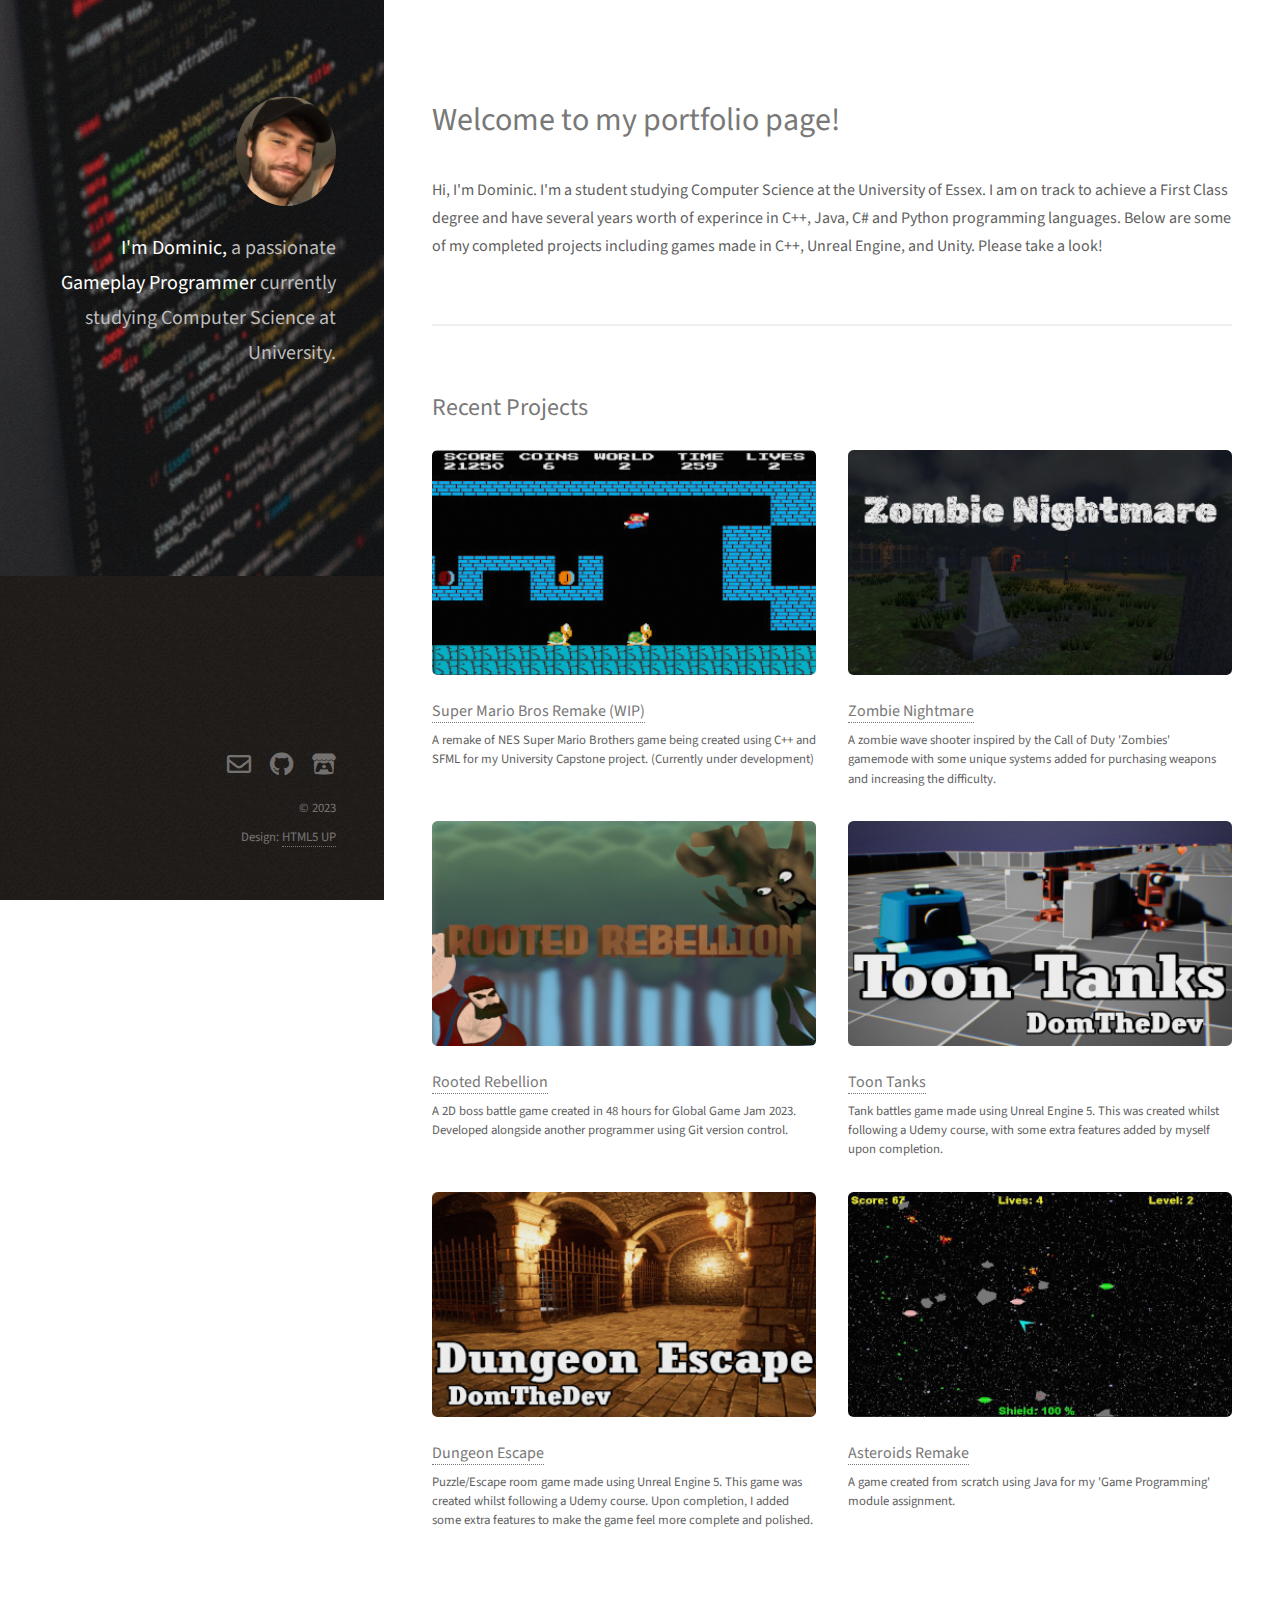
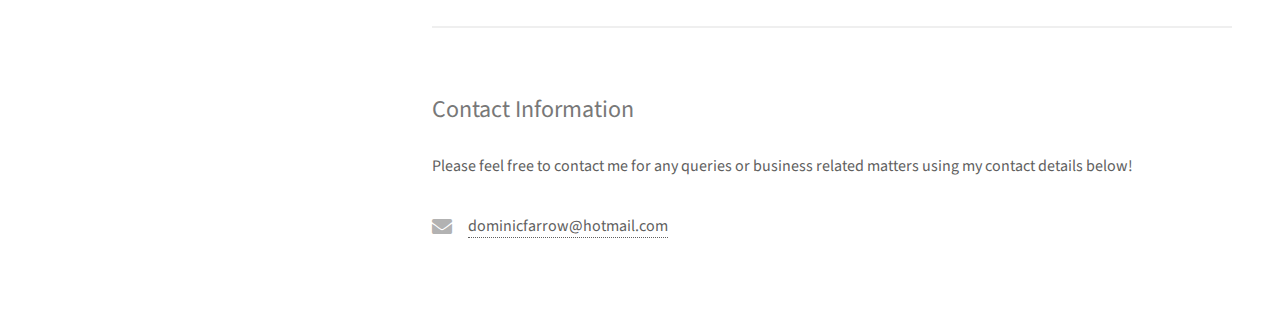
==== commit eec137b5: "Added contact info in side bar and bottom of all pages, improved text readability, and added links t" ====
--- a/index.html
+++ b/index.html
@@ -43,32 +43,32 @@
 						<div class="row">
 							<article class="col-6 col-12-xsmall work-item">
 								<a href="mario.html" class="image fit thumb"><img src="images/thumbs/01.jpg" alt="" /></a>
-								<h3>Super Mario Bros Remake (WIP)</h3>
+								<h3><a href="mario.html">Super Mario Bros Remake (WIP)</a></h3>
 								<p>A remake of NES Super Mario Brothers game being created using C++ and SFML for my University Capstone project. (Currently under development)</p>
 							</article>
 							<article class="col-6 col-12-xsmall work-item">
 								<a href="zombie_nightmare.html" class="image fit thumb"><img src="images/thumbs/02.jpg" alt="" /></a>
-								<h3>Zombie Nightmare</h3>
+								<h3><a href="zombie_nightmare.html">Zombie Nightmare</a></h3>
 								<p>A zombie wave shooter inspired by the Call of Duty 'Zombies' gamemode with some unique systems added for purchasing weapons and increasing the difficulty.</p>
 							</article>
                             <article class="col-6 col-12-xsmall work-item">
 								<a href="rooted_rebellion.html" class="image fit thumb"><img src="images/thumbs/06.jpg" alt="" /></a>
-								<h3>Rooted Rebellion</h3>
+								<h3><a href="rooted_rebellion.html">Rooted Rebellion</a></h3>
 								<p>A 2D boss battle game created in 48 hours for Global Game Jam 2023. Developed alongside another programmer using Git version control.</p>
 							</article>
 							<article class="col-6 col-12-xsmall work-item">
 								<a href="toon_tanks.html" class="image fit thumb"><img src="images/thumbs/03.jpg" alt="" /></a>
-								<h3>Toon Tanks</h3>
+								<h3><a href="toon_tanks.html">Toon Tanks</a></h3>
 								<p>Tank battles game made using Unreal Engine 5. This was created whilst following a Udemy course, with some extra features added by myself upon completion.</p>
 							</article>
 							<article class="col-6 col-12-xsmall work-item">
 								<a href="dungeon_escape.html" class="image fit thumb"><img src="images/thumbs/04.jpg" alt="" /></a>
-								<h3>Dungeon Escape</h3>
+								<h3><a href="dungeon_escape.html">Dungeon Escape</a></h3>
 								<p>Puzzle/Escape room game made using Unreal Engine 5. This game was created whilst following a Udemy course. Upon completion, I added some extra features to make the game feel more complete and polished.</p>
 							</article>
 							<article class="col-6 col-12-xsmall work-item">
 								<a href="asteroids.html" class="image fit thumb"><img src="images/thumbs/05.jpg" alt="" /></a>
-								<h3>Asteroids Remake</h3>
+								<h3><a href="asteroids.html">Asteroids Remake</a></h3>
 								<p>A game created from scratch using Java for my 'Game Programming' module assignment.</p>
 							</article>
 						</div>
@@ -95,6 +95,7 @@
 			<footer id="footer">
 				<div class="inner">
 					<ul class="icons">
+                        <li><a href="mailto:dominicfarrow@hotmail.com" target="_blank" class="icon fa-envelope"><span class="label">Email</span></a></li>
 						<li><a href="https://github.com/DomGameDev?tab=repositories" target="_blank" class="icon brands fa-github"><span class="label">Github</span></a></li>
 						<li><a href="https://domthedev.itch.io/" target="_blank" class="icon brands fa-itch-io"><span class="label">Itch.io</span></a></li>
 					</ul>
--- a/assets/css/main.css
+++ b/assets/css/main.css
@@ -2632,7 +2632,7 @@
 		}
 
 		#header h1 {
-			color: rgba(255, 255, 255, 0.5);
+			color: rgb(189, 189, 189);
 			font-size: 1.35em;
 			line-height: 1.75em;
 			margin: 0;
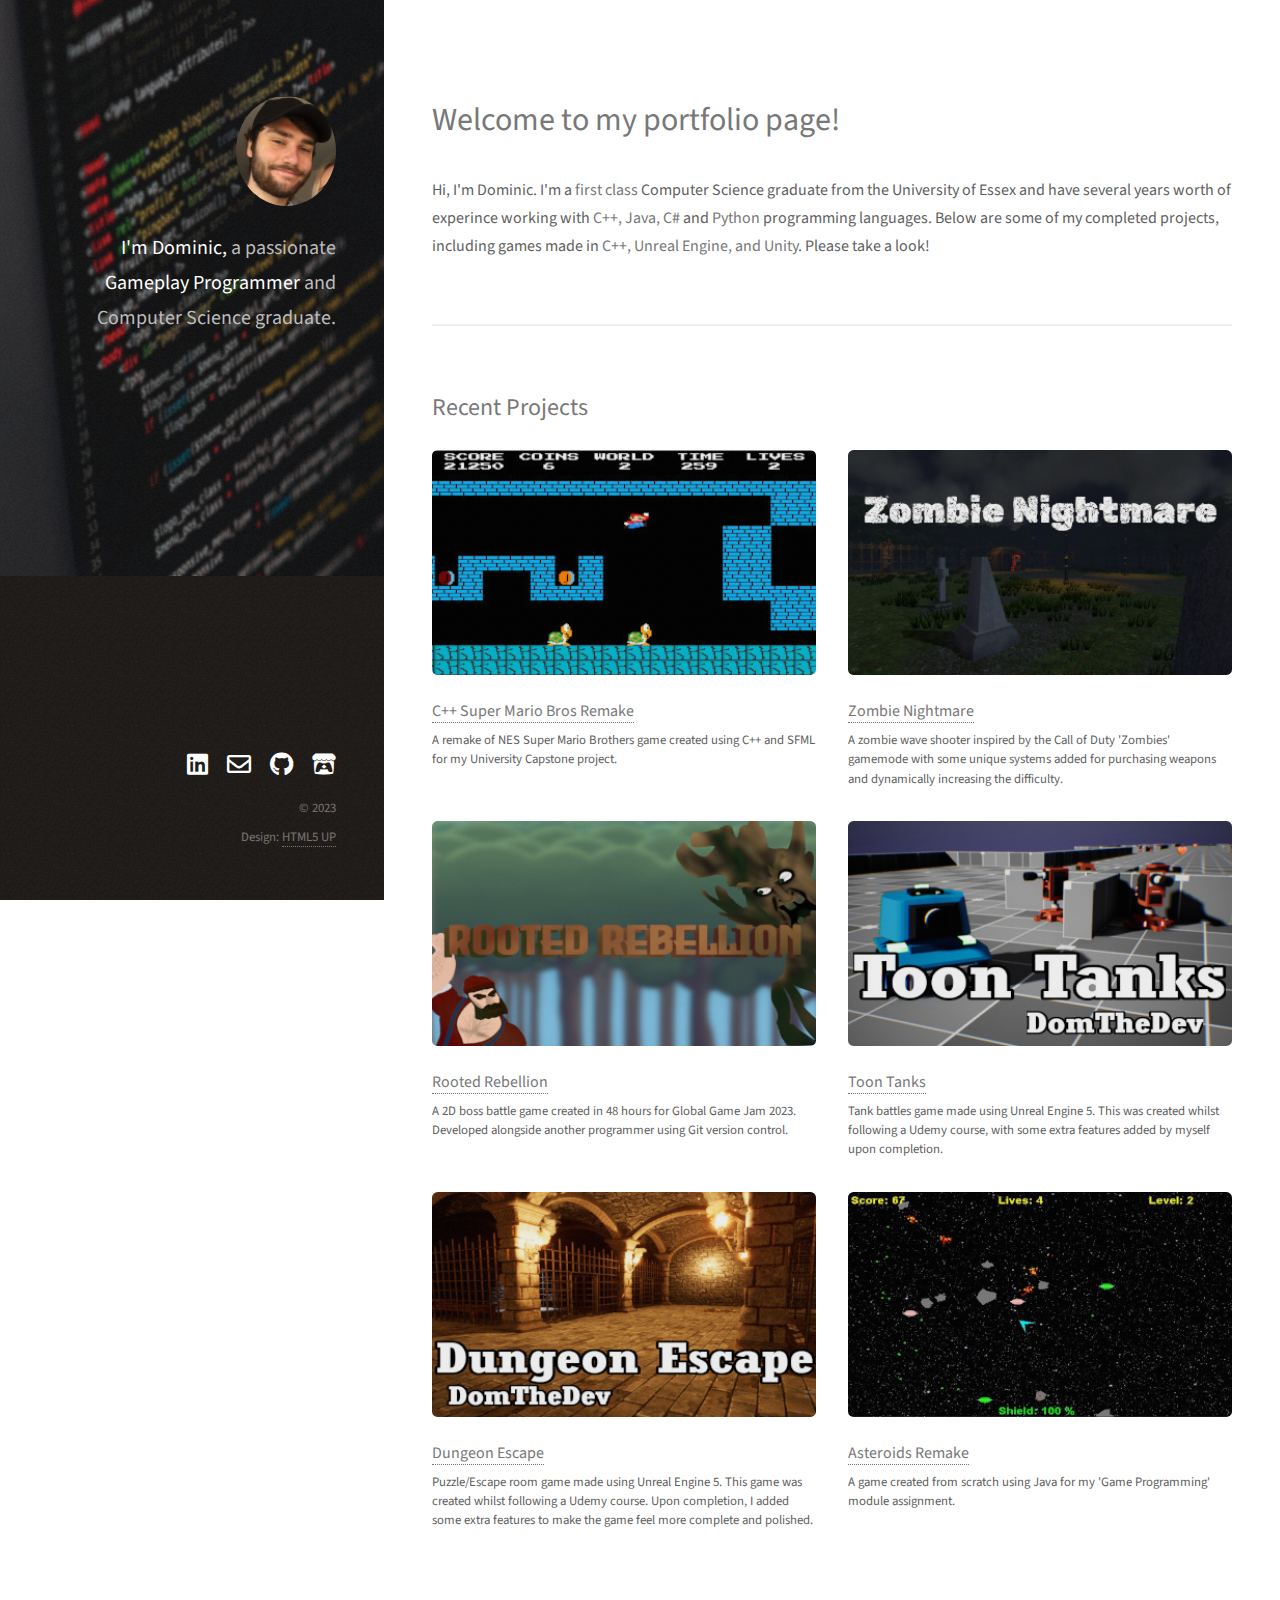
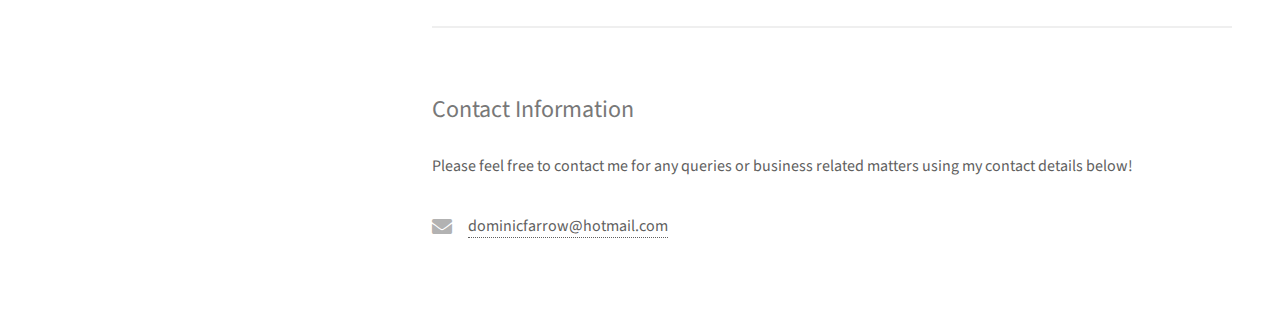
==== commit 4dd58384: "Updated description fields + Mario video" ====
--- a/index.html
+++ b/index.html
@@ -18,7 +18,7 @@
 				<div class="inner">
 					<a href="index.html" class="image avatar"><img src="images/avatar.jpg" alt="" /></a>
 					<h1><strong>I'm Dominic,</strong> a passionate <strong>Gameplay Programmer</strong>
-					currently studying Computer Science at University.
+					and Computer Science graduate.
 				    </h1>
 				</div>
 			</header>
@@ -31,8 +31,8 @@
 						<header class="major">
 							<h2>Welcome to my portfolio page!</h2>
 						</header>
-						<p>Hi, I'm Dominic. I'm a student studying Computer Science at the University of Essex. I am on track to achieve a First Class degree and have several
-                            years worth of experince in <bold>C++, Java, C#</bold> and <bold>Python</bold> programming languages. Below are some of my completed projects including games made in C++, Unreal Engine, and Unity.
+						<p>Hi, I'm Dominic. I'm a <strong>first class</strong> Computer Science graduate from the University of Essex and have several
+                            years worth of experince working with <strong>C++, Java, C#</strong> and <strong>Python</strong> programming languages. Below are some of my completed projects, including games made in <strong>C++, Unreal Engine, and Unity</strong>.
                             Please take a look!
                         </p>
 					</section>
@@ -43,13 +43,13 @@
 						<div class="row">
 							<article class="col-6 col-12-xsmall work-item">
 								<a href="mario.html" class="image fit thumb"><img src="images/thumbs/01.jpg" alt="" /></a>
-								<h3><a href="mario.html">Super Mario Bros Remake (WIP)</a></h3>
-								<p>A remake of NES Super Mario Brothers game being created using C++ and SFML for my University Capstone project. (Currently under development)</p>
+								<h3><a href="mario.html">C++ Super Mario Bros Remake</a></h3>
+								<p>A remake of NES Super Mario Brothers game created using C++ and SFML for my University Capstone project.</p>
 							</article>
 							<article class="col-6 col-12-xsmall work-item">
 								<a href="zombie_nightmare.html" class="image fit thumb"><img src="images/thumbs/02.jpg" alt="" /></a>
 								<h3><a href="zombie_nightmare.html">Zombie Nightmare</a></h3>
-								<p>A zombie wave shooter inspired by the Call of Duty 'Zombies' gamemode with some unique systems added for purchasing weapons and increasing the difficulty.</p>
+								<p>A zombie wave shooter inspired by the Call of Duty 'Zombies' gamemode with some unique systems added for purchasing weapons and dynamically increasing the difficulty.</p>
 							</article>
                             <article class="col-6 col-12-xsmall work-item">
 								<a href="rooted_rebellion.html" class="image fit thumb"><img src="images/thumbs/06.jpg" alt="" /></a>
@@ -95,6 +95,7 @@
 			<footer id="footer">
 				<div class="inner">
 					<ul class="icons">
+                        <li><a href="https://www.linkedin.com/in/dfarrow00/" target="_blank" class="icon brands fa-linkedin"><span class="label">LinkedIn</span></a></li>
                         <li><a href="mailto:dominicfarrow@hotmail.com" target="_blank" class="icon fa-envelope"><span class="label">Email</span></a></li>
 						<li><a href="https://github.com/DomGameDev?tab=repositories" target="_blank" class="icon brands fa-github"><span class="label">Github</span></a></li>
 						<li><a href="https://domthedev.itch.io/" target="_blank" class="icon brands fa-itch-io"><span class="label">Itch.io</span></a></li>
--- a/assets/css/main.css
+++ b/assets/css/main.css
@@ -2650,7 +2650,7 @@
 	}
 
 		#footer .icons a {
-			color: rgba(255, 255, 255, 0.4);
+			color: rgb(255, 255, 255);
 		}
 
 	#footer .copyright {
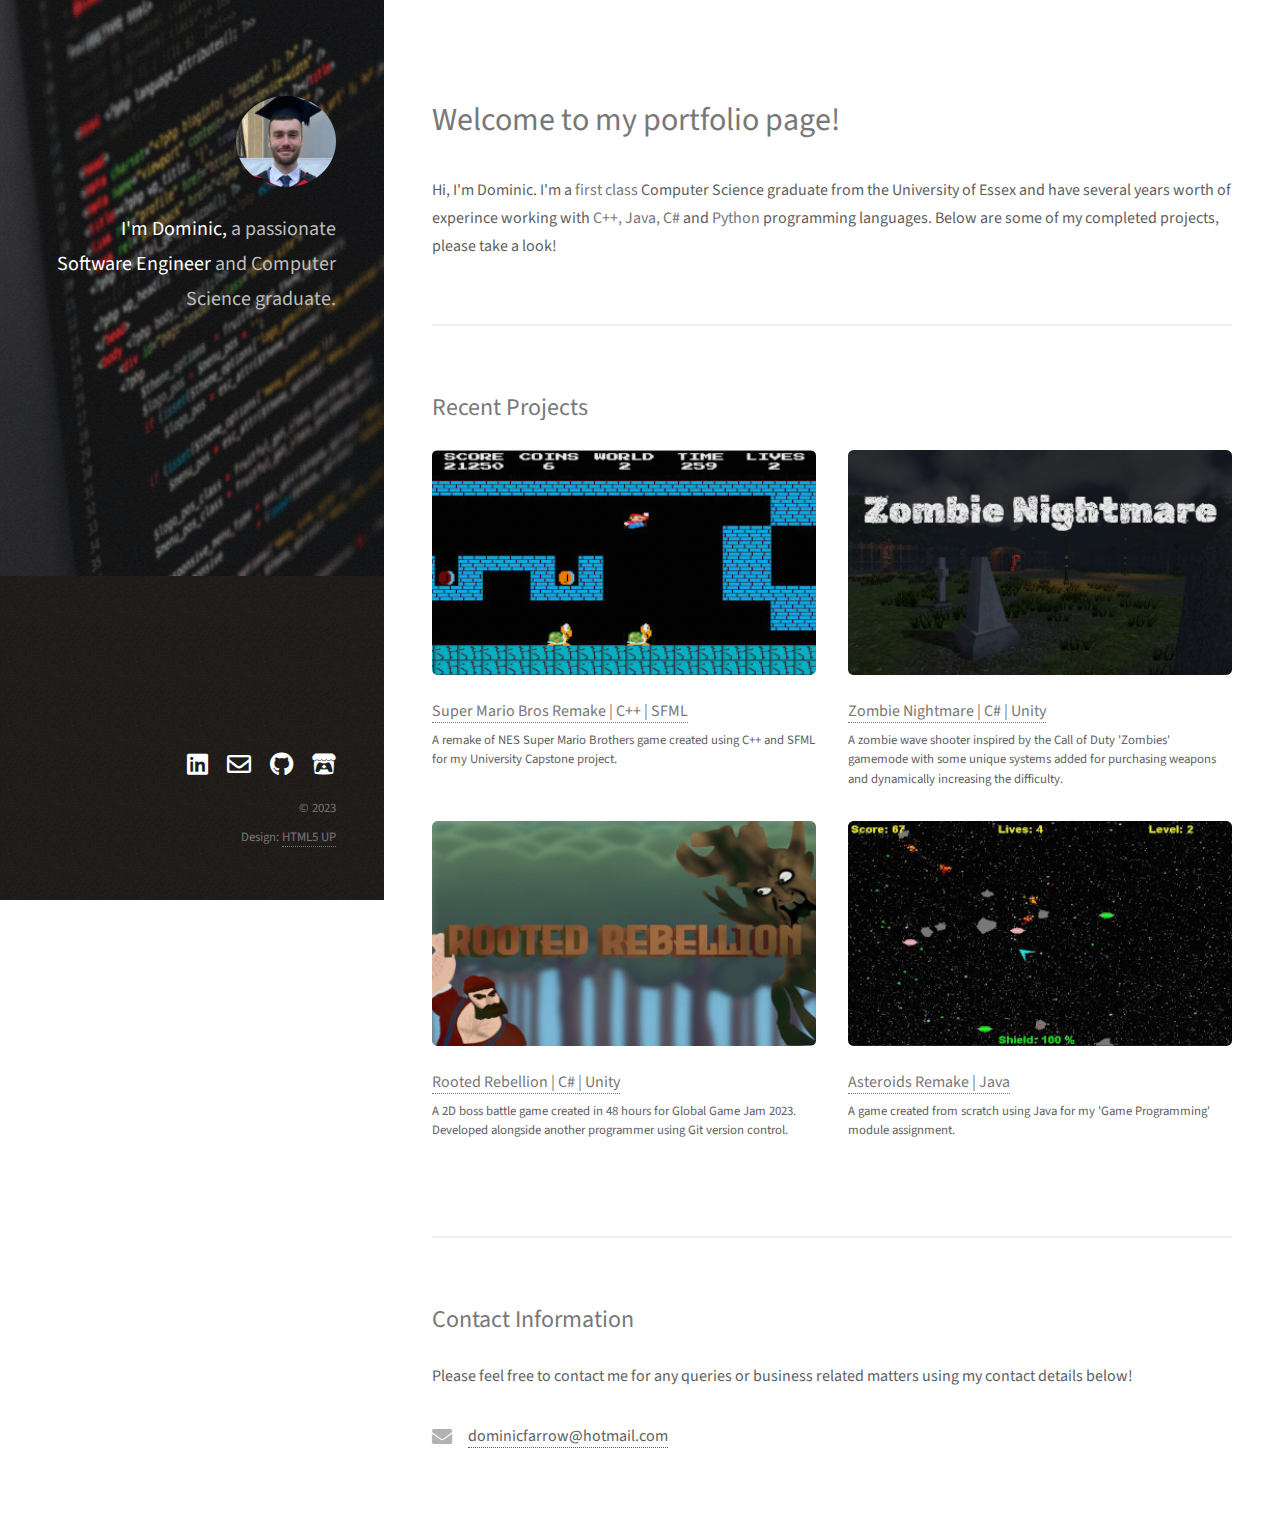
==== commit beb55de0: "Updated avatar, summary, and fixed github link" ====
--- a/index.html
+++ b/index.html
@@ -17,7 +17,7 @@
 			<header id="header">
 				<div class="inner">
 					<a href="index.html" class="image avatar"><img src="images/avatar.jpg" alt="" /></a>
-					<h1><strong>I'm Dominic,</strong> a passionate <strong>Gameplay Programmer</strong>
+					<h1><strong>I'm Dominic,</strong> a passionate <strong>Software Engineer</strong>
 					and Computer Science graduate.
 				    </h1>
 				</div>
@@ -32,8 +32,7 @@
 							<h2>Welcome to my portfolio page!</h2>
 						</header>
 						<p>Hi, I'm Dominic. I'm a <strong>first class</strong> Computer Science graduate from the University of Essex and have several
-                            years worth of experince working with <strong>C++, Java, C#</strong> and <strong>Python</strong> programming languages. Below are some of my completed projects, including games made in <strong>C++, Unreal Engine, and Unity</strong>.
-                            Please take a look!
+                            years worth of experince working with <strong>C++, Java, C#</strong> and <strong>Python</strong> programming languages. Below are some of my completed projects, please take a look!
                         </p>
 					</section>
 
@@ -43,32 +42,22 @@
 						<div class="row">
 							<article class="col-6 col-12-xsmall work-item">
 								<a href="mario.html" class="image fit thumb"><img src="images/thumbs/01.jpg" alt="" /></a>
-								<h3><a href="mario.html">C++ Super Mario Bros Remake</a></h3>
+								<h3><a href="mario.html">Super Mario Bros Remake | C++ | SFML</a></h3>
 								<p>A remake of NES Super Mario Brothers game created using C++ and SFML for my University Capstone project.</p>
 							</article>
 							<article class="col-6 col-12-xsmall work-item">
 								<a href="zombie_nightmare.html" class="image fit thumb"><img src="images/thumbs/02.jpg" alt="" /></a>
-								<h3><a href="zombie_nightmare.html">Zombie Nightmare</a></h3>
+								<h3><a href="zombie_nightmare.html">Zombie Nightmare | C# | Unity</a></h3>
 								<p>A zombie wave shooter inspired by the Call of Duty 'Zombies' gamemode with some unique systems added for purchasing weapons and dynamically increasing the difficulty.</p>
 							</article>
                             <article class="col-6 col-12-xsmall work-item">
 								<a href="rooted_rebellion.html" class="image fit thumb"><img src="images/thumbs/06.jpg" alt="" /></a>
-								<h3><a href="rooted_rebellion.html">Rooted Rebellion</a></h3>
+								<h3><a href="rooted_rebellion.html">Rooted Rebellion | C# | Unity</a></h3>
 								<p>A 2D boss battle game created in 48 hours for Global Game Jam 2023. Developed alongside another programmer using Git version control.</p>
 							</article>
 							<article class="col-6 col-12-xsmall work-item">
-								<a href="toon_tanks.html" class="image fit thumb"><img src="images/thumbs/03.jpg" alt="" /></a>
-								<h3><a href="toon_tanks.html">Toon Tanks</a></h3>
-								<p>Tank battles game made using Unreal Engine 5. This was created whilst following a Udemy course, with some extra features added by myself upon completion.</p>
-							</article>
-							<article class="col-6 col-12-xsmall work-item">
-								<a href="dungeon_escape.html" class="image fit thumb"><img src="images/thumbs/04.jpg" alt="" /></a>
-								<h3><a href="dungeon_escape.html">Dungeon Escape</a></h3>
-								<p>Puzzle/Escape room game made using Unreal Engine 5. This game was created whilst following a Udemy course. Upon completion, I added some extra features to make the game feel more complete and polished.</p>
-							</article>
-							<article class="col-6 col-12-xsmall work-item">
 								<a href="asteroids.html" class="image fit thumb"><img src="images/thumbs/05.jpg" alt="" /></a>
-								<h3><a href="asteroids.html">Asteroids Remake</a></h3>
+								<h3><a href="asteroids.html">Asteroids Remake | Java</a></h3>
 								<p>A game created from scratch using Java for my 'Game Programming' module assignment.</p>
 							</article>
 						</div>
@@ -97,7 +86,7 @@
 					<ul class="icons">
                         <li><a href="https://www.linkedin.com/in/dfarrow00/" target="_blank" class="icon brands fa-linkedin"><span class="label">LinkedIn</span></a></li>
                         <li><a href="mailto:dominicfarrow@hotmail.com" target="_blank" class="icon fa-envelope"><span class="label">Email</span></a></li>
-						<li><a href="https://github.com/DomGameDev?tab=repositories" target="_blank" class="icon brands fa-github"><span class="label">Github</span></a></li>
+						<li><a href="https://github.com/dfarrow00" target="_blank" class="icon brands fa-github"><span class="label">Github</span></a></li>
 						<li><a href="https://domthedev.itch.io/" target="_blank" class="icon brands fa-itch-io"><span class="label">Itch.io</span></a></li>
 					</ul>
 					<ul class="copyright">
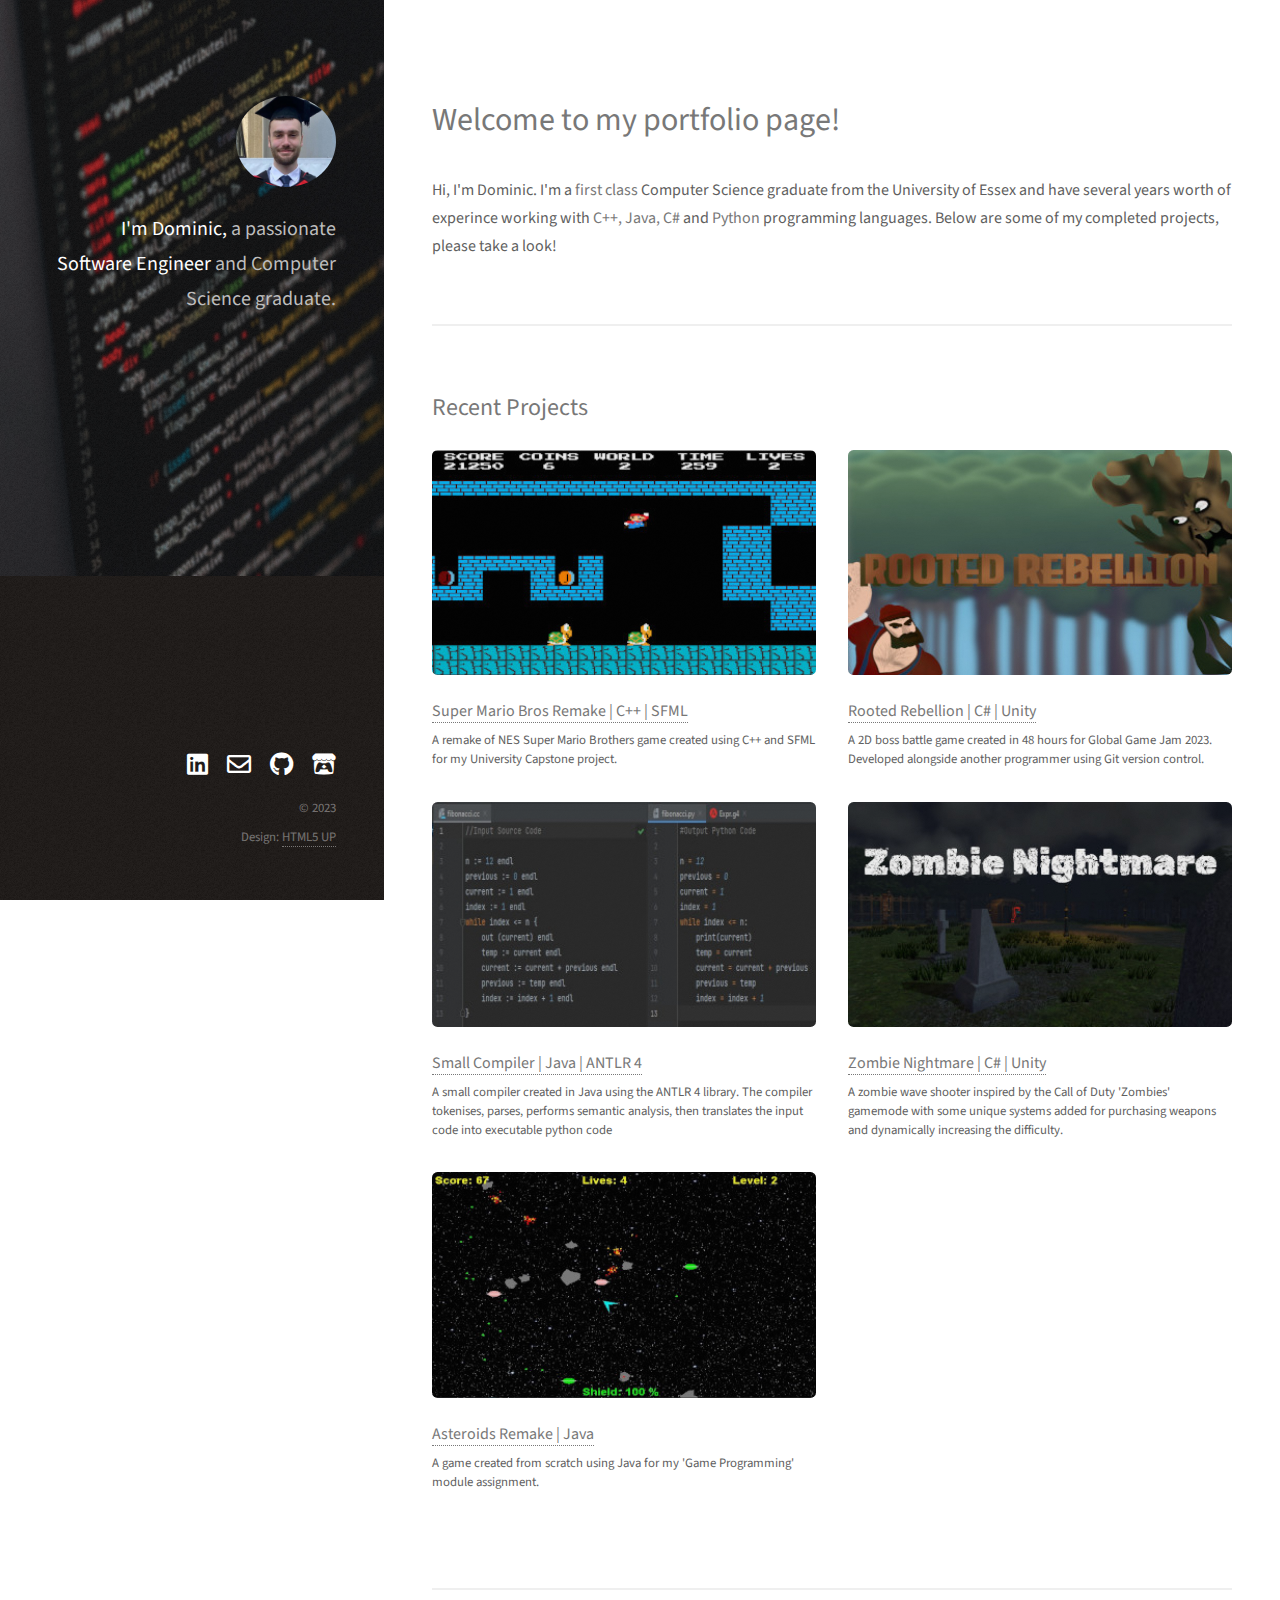
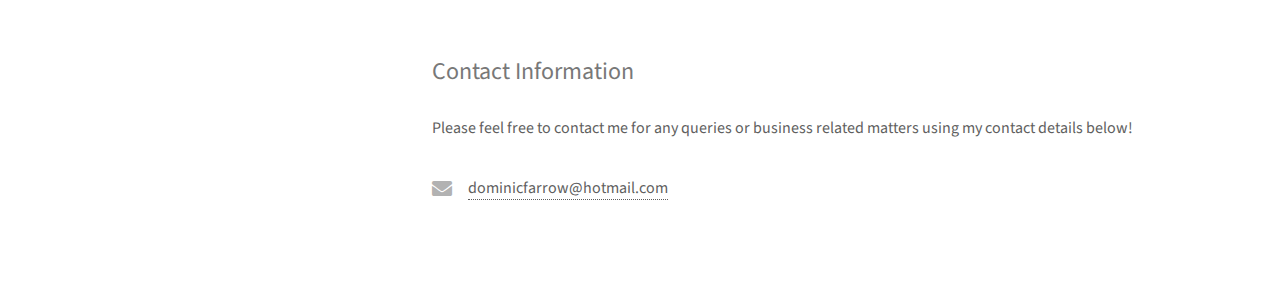
==== commit e2d942e0: "Added compiler page and updated page titles" ====
--- a/index.html
+++ b/index.html
@@ -45,15 +45,20 @@
 								<h3><a href="mario.html">Super Mario Bros Remake | C++ | SFML</a></h3>
 								<p>A remake of NES Super Mario Brothers game created using C++ and SFML for my University Capstone project.</p>
 							</article>
-							<article class="col-6 col-12-xsmall work-item">
-								<a href="zombie_nightmare.html" class="image fit thumb"><img src="images/thumbs/02.jpg" alt="" /></a>
-								<h3><a href="zombie_nightmare.html">Zombie Nightmare | C# | Unity</a></h3>
-								<p>A zombie wave shooter inspired by the Call of Duty 'Zombies' gamemode with some unique systems added for purchasing weapons and dynamically increasing the difficulty.</p>
-							</article>
                             <article class="col-6 col-12-xsmall work-item">
 								<a href="rooted_rebellion.html" class="image fit thumb"><img src="images/thumbs/06.jpg" alt="" /></a>
 								<h3><a href="rooted_rebellion.html">Rooted Rebellion | C# | Unity</a></h3>
 								<p>A 2D boss battle game created in 48 hours for Global Game Jam 2023. Developed alongside another programmer using Git version control.</p>
+							</article>
+                            <article class="col-6 col-12-xsmall work-item">
+								<a href="compiler.html" class="image fit thumb"><img src="images/thumbs/07.jpg" alt="" /></a>
+								<h3><a href="compiler.html">Small Compiler | Java | ANTLR 4</a></h3>
+								<p>A small compiler created in Java using the ANTLR 4 library. The compiler tokenises, parses, performs semantic analysis, then translates the input code into executable python code</p>
+							</article>
+                            <article class="col-6 col-12-xsmall work-item">
+								<a href="zombie_nightmare.html" class="image fit thumb"><img src="images/thumbs/02.jpg" alt="" /></a>
+								<h3><a href="zombie_nightmare.html">Zombie Nightmare | C# | Unity</a></h3>
+								<p>A zombie wave shooter inspired by the Call of Duty 'Zombies' gamemode with some unique systems added for purchasing weapons and dynamically increasing the difficulty.</p>
 							</article>
 							<article class="col-6 col-12-xsmall work-item">
 								<a href="asteroids.html" class="image fit thumb"><img src="images/thumbs/05.jpg" alt="" /></a>
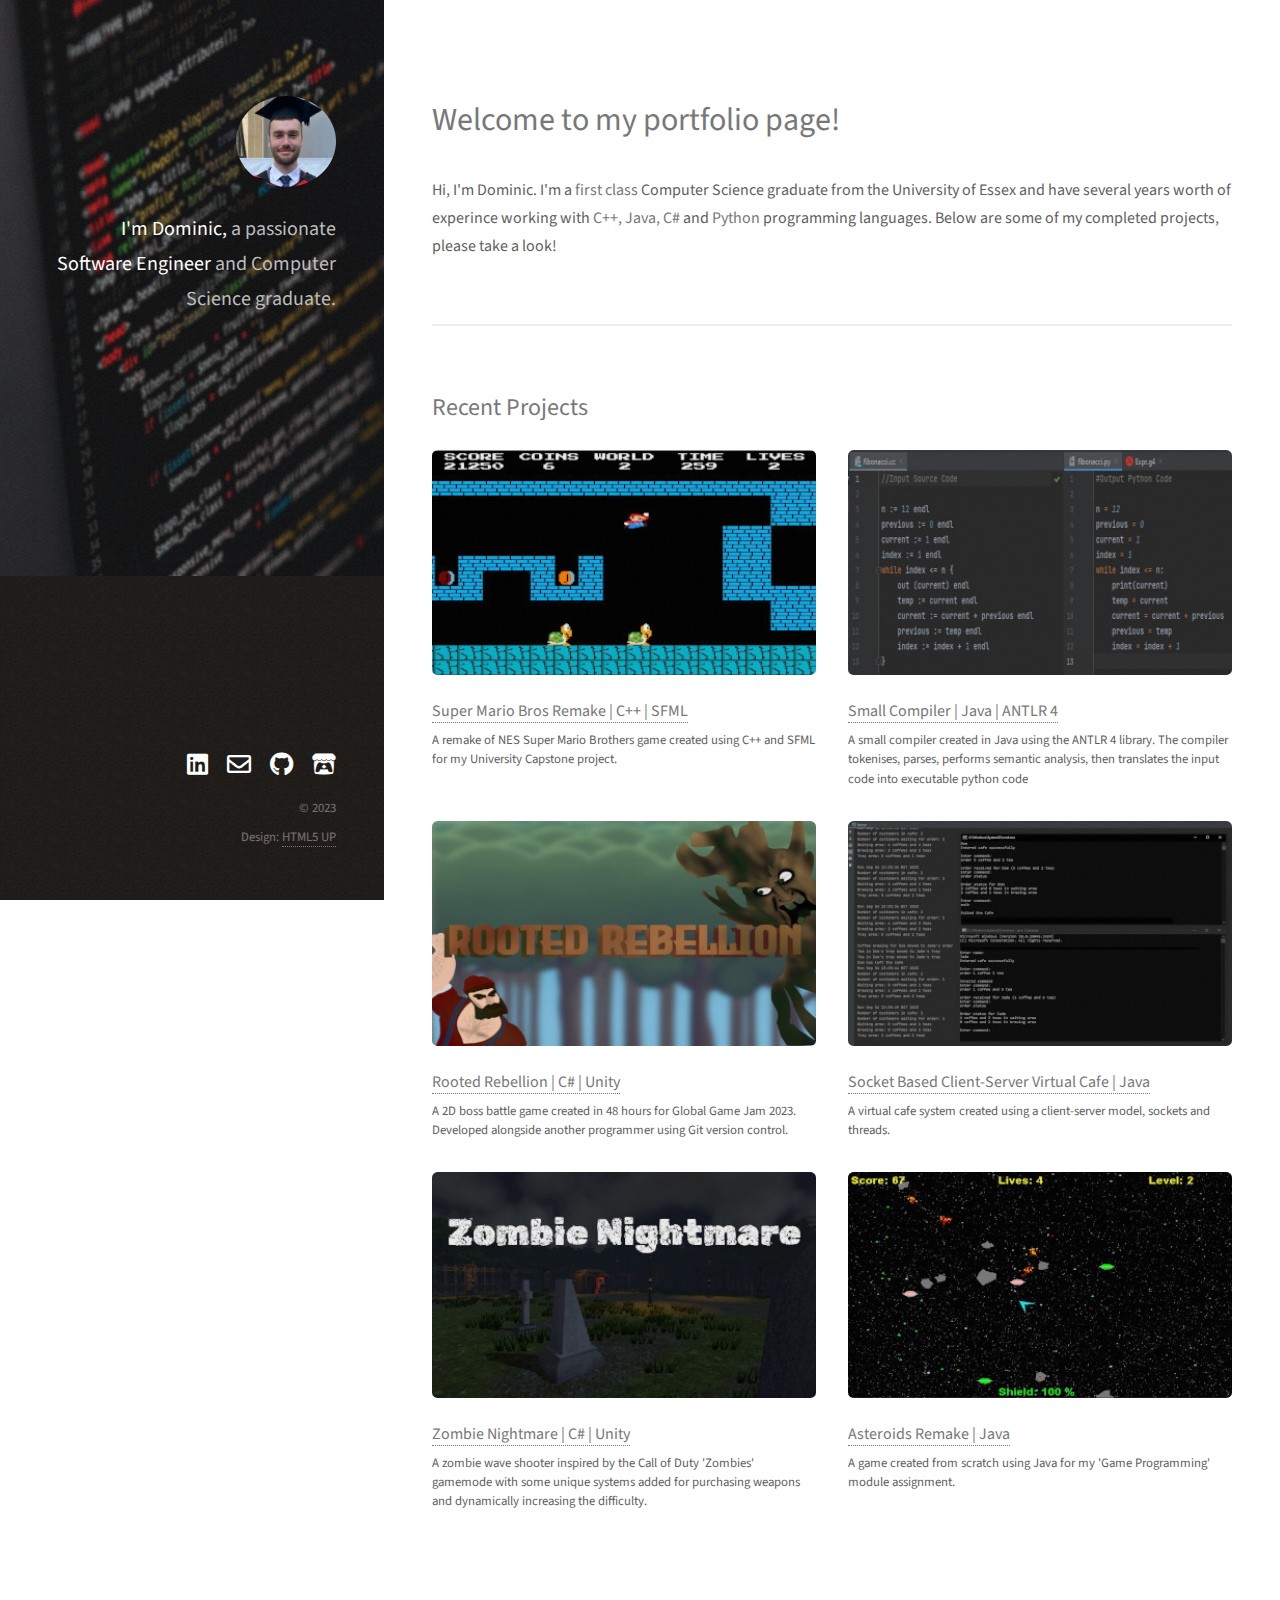
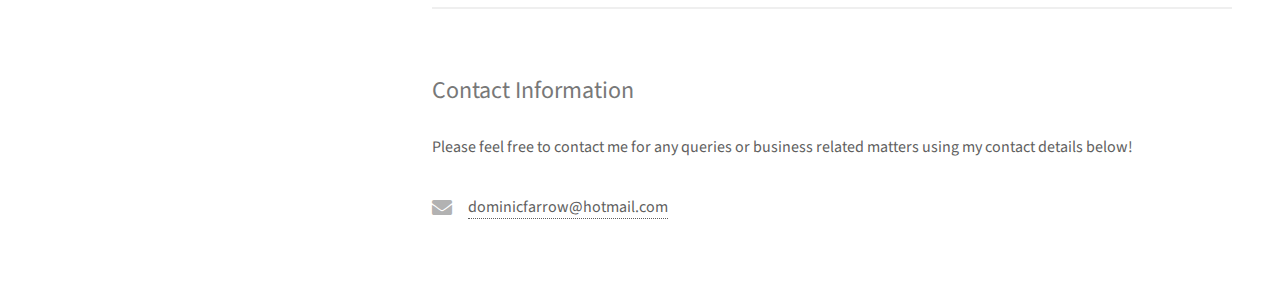
==== commit 0cbe18cb: "Added virtual cafe project" ====
--- a/index.html
+++ b/index.html
@@ -46,14 +46,19 @@
 								<p>A remake of NES Super Mario Brothers game created using C++ and SFML for my University Capstone project.</p>
 							</article>
                             <article class="col-6 col-12-xsmall work-item">
+								<a href="compiler.html" class="image fit thumb"><img src="images/thumbs/07.jpg" alt="" /></a>
+								<h3><a href="compiler.html">Small Compiler | Java | ANTLR 4</a></h3>
+								<p>A small compiler created in Java using the ANTLR 4 library. The compiler tokenises, parses, performs semantic analysis, then translates the input code into executable python code</p>
+							</article>
+                            <article class="col-6 col-12-xsmall work-item">
 								<a href="rooted_rebellion.html" class="image fit thumb"><img src="images/thumbs/06.jpg" alt="" /></a>
 								<h3><a href="rooted_rebellion.html">Rooted Rebellion | C# | Unity</a></h3>
 								<p>A 2D boss battle game created in 48 hours for Global Game Jam 2023. Developed alongside another programmer using Git version control.</p>
 							</article>
                             <article class="col-6 col-12-xsmall work-item">
-								<a href="compiler.html" class="image fit thumb"><img src="images/thumbs/07.jpg" alt="" /></a>
-								<h3><a href="compiler.html">Small Compiler | Java | ANTLR 4</a></h3>
-								<p>A small compiler created in Java using the ANTLR 4 library. The compiler tokenises, parses, performs semantic analysis, then translates the input code into executable python code</p>
+								<a href="cafe.html" class="image fit thumb"><img src="images/thumbs/08.jpg" alt="" /></a>
+								<h3><a href="cafe.html">Socket Based Client-Server Virtual Cafe | Java</a></h3>
+								<p>A virtual cafe system created using a client-server model, sockets and threads.</p>
 							</article>
                             <article class="col-6 col-12-xsmall work-item">
 								<a href="zombie_nightmare.html" class="image fit thumb"><img src="images/thumbs/02.jpg" alt="" /></a>
